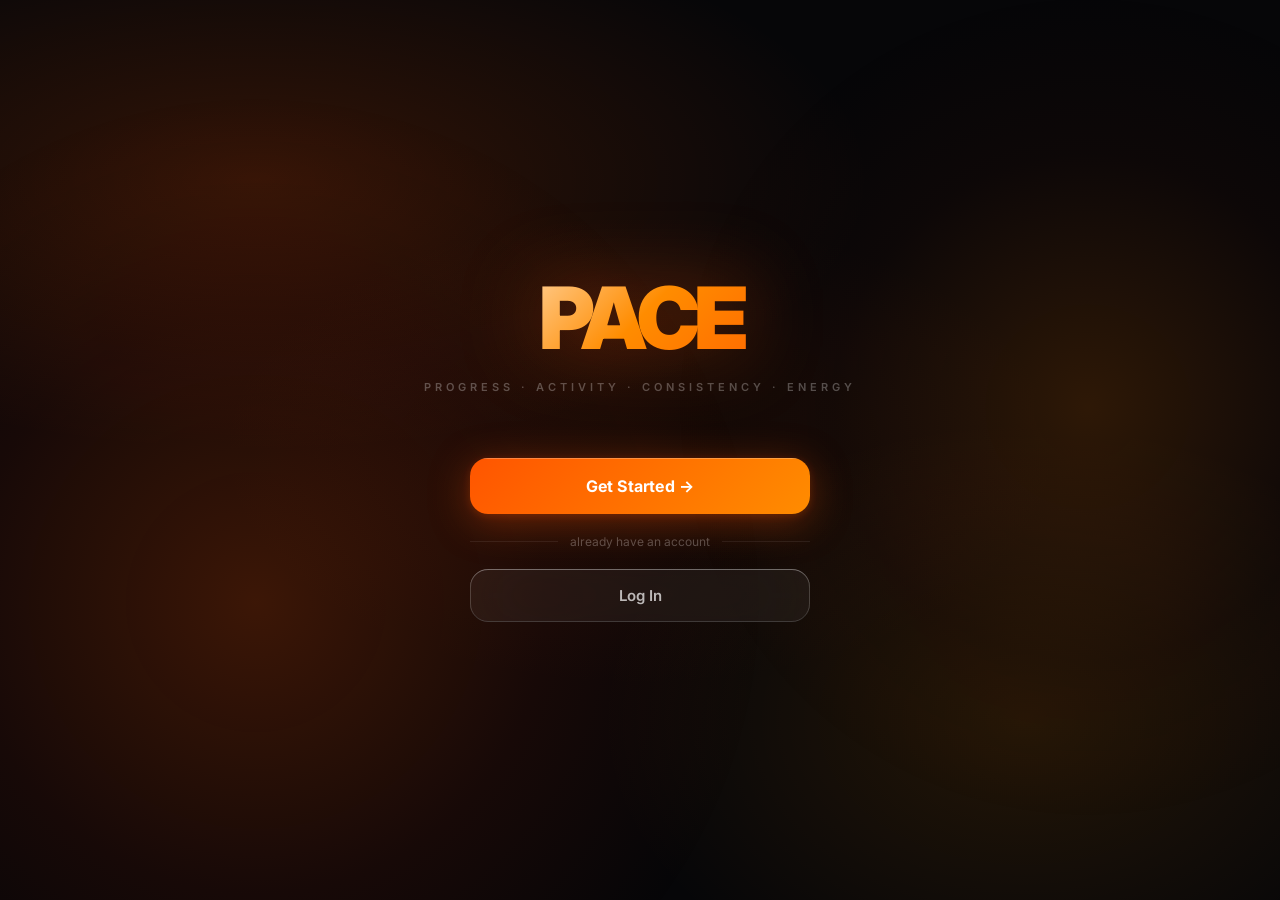
==== index.html @ 902c2f01 "Change username input to phone number in login form" ====
<!DOCTYPE html>
<html lang="en">
<head>
<meta charset="UTF-8">
<meta name="viewport" content="width=device-width, initial-scale=1.0, viewport-fit=cover">
<title>PACE — Progress. Activity. Consistency. Energy.</title>
<meta name="apple-mobile-web-app-capable" content="yes">
<meta name="apple-mobile-web-app-status-bar-style" content="black-translucent">
<meta name="theme-color" content="#080808">
<link rel="manifest" href="manifest.json">
<link rel="preconnect" href="https://fonts.googleapis.com">
<link href="https://fonts.googleapis.com/css2?family=Inter:wght@300;400;500;600;700;800;900&display=swap" rel="stylesheet">
<style>
  :root {
    --bg: #060608;
    --glass: rgba(255,255,255,0.04);
    --glass2: rgba(255,255,255,0.07);
    --glassbg: rgba(8,8,12,0.4);
    --border: rgba(255,255,255,0.08);
    --border2: rgba(255,255,255,0.12);
    --acc: #FF5500;
    --acc2: #FF8C00;
    --text: #ffffff;
    --text2: rgba(255,255,255,0.55);
    --text3: rgba(255,255,255,0.28);
    --green: #22c55e;
    --radius: 20px;
    --safe-top: env(safe-area-inset-top, 0px);
    --safe-bottom: env(safe-area-inset-bottom, 0px);
  }

  * { margin: 0; padding: 0; box-sizing: border-box; -webkit-tap-highlight-color: transparent; }

  html, body {
    min-height: 100dvh;
    background: var(--bg);
    color: var(--text);
    font-family: 'Inter', -apple-system, sans-serif;
    overflow-x: hidden;
  }

  /* Rich background so glass has something to blur against */
  body {
    background:
      radial-gradient(ellipse 80% 50% at 20% 20%, rgba(255,85,0,0.18) 0%, transparent 60%),
      radial-gradient(ellipse 60% 60% at 80% 80%, rgba(255,140,0,0.12) 0%, transparent 55%),
      radial-gradient(ellipse 50% 40% at 50% 50%, rgba(120,40,0,0.15) 0%, transparent 65%),
      #060608;
  }

  /* Ambient background blobs */
  body::before {
    content: '';
    position: fixed;
    top: 10%;
    left: -20%;
    width: 80vw;
    height: 80vw;
    background: radial-gradient(circle, rgba(255,85,0,0.22) 0%, rgba(180,40,0,0.1) 40%, transparent 70%);
    pointer-events: none;
    z-index: 0;
    animation: blobMove 8s ease-in-out infinite alternate;
  }
  body::after {
    content: '';
    position: fixed;
    bottom: 5%;
    right: -20%;
    width: 70vw;
    height: 70vw;
    background: radial-gradient(circle, rgba(255,120,0,0.16) 0%, rgba(100,30,0,0.08) 40%, transparent 65%);
    pointer-events: none;
    z-index: 0;
    animation: blobMove 10s ease-in-out infinite alternate-reverse;
  }
  @keyframes blobMove {
    from { transform: translate(0, 0) scale(1); }
    to   { transform: translate(5%, 5%) scale(1.08); }
  }

  /* ── SCREENS ── */
  .screen {
    display: none;
    min-height: 100dvh;
    padding-top: calc(var(--safe-top) + 20px);
    padding-bottom: calc(var(--safe-bottom) + 32px);
    padding-left: 22px;
    padding-right: 22px;
    animation: fadeUp 0.45s cubic-bezier(0.16,1,0.3,1);
    position: relative;
    z-index: 1;
  }
  .screen.active { display: flex; flex-direction: column; }

  @keyframes fadeUp {
    from { opacity: 0; transform: translateY(28px); }
    to   { opacity: 1; transform: translateY(0); }
  }

  /* ── SPLASH ── */
  #screen-splash {
    align-items: center;
    justify-content: center;
  }
  .splash-logo {
    font-size: 86px;
    font-weight: 900;
    letter-spacing: -6px;
    background: linear-gradient(135deg, #fff 0%, #FF8C00 50%, #FF5500 100%);
    -webkit-background-clip: text;
    -webkit-text-fill-color: transparent;
    background-clip: text;
    filter: drop-shadow(0 0 40px rgba(255,85,0,0.4));
  }
  .splash-tagline {
    font-size: 11px;
    font-weight: 600;
    letter-spacing: 4px;
    color: var(--text3);
    text-transform: uppercase;
    margin-top: 10px;
    text-align: center;
  }
  .splash-btn {
    margin-top: 64px;
    width: 100%;
    max-width: 340px;
  }

  /* ── ONBOARDING HEADER ── */
  .onb-header {
    display: flex;
    align-items: center;
    justify-content: space-between;
    margin-bottom: 28px;
  }
  .back-btn {
    width: 42px; height: 42px;
    border-radius: 50%;
    background: rgba(255,255,255,0.06);
    backdrop-filter: blur(40px);
    -webkit-backdrop-filter: blur(40px);
    border: 0;
    outline: 1px solid rgba(255,255,255,0.18);
    outline-offset: -1px;
    display: flex; align-items: center; justify-content: center;
    cursor: pointer;
    color: rgba(255,255,255,0.7);
    font-size: 18px;
    box-shadow: inset 0 1px 0 rgba(255,255,255,0.22), inset 0 -1px 0 rgba(0,0,0,0.3);
  }
  .step-pill {
    background: rgba(255,255,255,0.06);
    backdrop-filter: blur(40px);
    -webkit-backdrop-filter: blur(40px);
    border: 0;
    outline: 1px solid rgba(255,255,255,0.18);
    outline-offset: -1px;
    border-radius: 20px;
    padding: 7px 16px;
    font-size: 12px;
    font-weight: 700;
    color: rgba(255,255,255,0.6);
    box-shadow: inset 0 1px 0 rgba(255,255,255,0.2), inset 0 -1px 0 rgba(0,0,0,0.3);
  }

  /* Progress bar */
  .progress-bar {
    height: 2px;
    background: rgba(255,255,255,0.08);
    border-radius: 10px;
    margin-bottom: 36px;
    overflow: hidden;
  }
  .progress-fill {
    height: 100%;
    background: linear-gradient(90deg, #FF5500, #FF8C00);
    border-radius: 10px;
    transition: width 0.5s cubic-bezier(0.16,1,0.3,1);
    box-shadow: 0 0 10px rgba(255,85,0,0.6);
  }

  /* ── BIG QUESTION ── */
  .question-label {
    font-size: 10px;
    font-weight: 800;
    letter-spacing: 3px;
    text-transform: uppercase;
    color: var(--acc);
    margin-bottom: 10px;
    opacity: 0.9;
  }
  .question-title {
    font-size: 32px;
    font-weight: 800;
    line-height: 1.1;
    letter-spacing: -1px;
    color: var(--text);
    margin-bottom: 10px;
  }
  .question-sub {
    font-size: 14px;
    color: var(--text2);
    margin-bottom: 28px;
    line-height: 1.6;
  }

  /* ── OPTION CARDS ── */
  .options-list {
    display: flex;
    flex-direction: column;
    gap: 10px;
    flex: 1;
  }
  .option-card {
    display: flex;
    align-items: center;
    gap: 14px;
    padding: 17px 18px;
    background: rgba(255,255,255,0.05);
    backdrop-filter: blur(40px);
    -webkit-backdrop-filter: blur(40px);
    border: 0;
    outline: 1px solid rgba(255,255,255,0.14);
    outline-offset: -1px;
    border-radius: 18px;
    cursor: pointer;
    transition: all 0.25s cubic-bezier(0.16,1,0.3,1);
    position: relative;
    overflow: hidden;
    box-shadow: inset 0 1px 0 rgba(255,255,255,0.18), inset 0 -1px 0 rgba(0,0,0,0.25);
  }
  .option-card.selected {
    outline-color: rgba(255,85,0,0.5);
    background: rgba(255,55,0,0.1);
    box-shadow: inset 0 1px 0 rgba(255,120,0,0.3), inset 0 -1px 0 rgba(0,0,0,0.25), 0 0 20px rgba(255,85,0,0.1);
  }
  .option-emoji { font-size: 24px; flex-shrink: 0; }
  .option-text {
    flex: 1;
    font-size: 15px;
    font-weight: 500;
    color: var(--text);
    line-height: 1.3;
  }
  .option-check {
    width: 24px; height: 24px;
    border-radius: 50%;
    border: 1.5px solid rgba(255,255,255,0.2);
    display: flex; align-items: center; justify-content: center;
    font-size: 11px;
    transition: all 0.25s;
    flex-shrink: 0;
    background: rgba(255,255,255,0.05);
  }
  .option-card.selected .option-check {
    background: linear-gradient(135deg, #FF5500, #FF8C00);
    border-color: transparent;
    color: white;
    box-shadow: 0 0 12px rgba(255,85,0,0.5);
  }

  /* ── INPUTS ── */
  .input-group { margin-bottom: 14px; }
  .input-label {
    font-size: 11px;
    font-weight: 700;
    color: var(--text3);
    text-transform: uppercase;
    letter-spacing: 1.5px;
    margin-bottom: 8px;
    display: block;
  }
  .input-field {
    width: 100%;
    padding: 16px 18px;
    background: rgba(255,255,255,0.05);
    backdrop-filter: blur(40px);
    -webkit-backdrop-filter: blur(40px);
    border: 0;
    outline: 1px solid rgba(255,255,255,0.14);
    outline-offset: -1px;
    box-shadow: inset 0 1px 0 rgba(255,255,255,0.18), inset 0 -1px 0 rgba(0,0,0,0.2);
    border-radius: 16px;
    color: var(--text);
    font-size: 16px;
    font-family: 'Inter', sans-serif;
    font-weight: 500;
    outline: none;
    transition: all 0.25s;
    -webkit-appearance: none;
  }
  .input-field::placeholder { color: var(--text3); }
  .input-field:focus {
    border-color: rgba(255,85,0,0.4);
    border-top-color: rgba(255,120,0,0.7);
    background: rgba(10,6,6,0.4);
  }
  .input-row {
    display: grid;
    grid-template-columns: 1fr 1fr;
    gap: 12px;
  }

  /* OTP inputs */
  .otp-row {
    display: flex;
    gap: 10px;
    justify-content: center;
    margin: 24px 0;
  }
  .otp-input {
    width: 54px; height: 64px;
    background: var(--glassbg);
    backdrop-filter: blur(24px);
    -webkit-backdrop-filter: blur(24px);
    border: 1px solid var(--border);
    border-radius: 16px;
    color: var(--text);
    font-size: 26px;
    font-weight: 700;
    text-align: center;
    outline: none;
    font-family: 'Inter', sans-serif;
    transition: all 0.2s;
    -webkit-appearance: none;
    box-shadow: inset 0 1px 0 rgba(255,255,255,0.07);
  }
  .otp-input:focus {
    border-color: rgba(255,85,0,0.5);
    box-shadow: 0 0 0 3px rgba(255,85,0,0.1);
  }

  /* ── BUTTONS ── */
  .btn-primary {
    width: 100%;
    padding: 18px;
    background: linear-gradient(135deg, #FF5500 0%, #FF8C00 100%);
    border: none;
    border-radius: 18px;
    color: white;
    font-size: 16px;
    font-weight: 700;
    font-family: 'Inter', sans-serif;
    cursor: pointer;
    transition: all 0.25s;
    box-shadow: 0 8px 40px rgba(255,85,0,0.35), 0 2px 8px rgba(255,85,0,0.2);
    letter-spacing: 0.2px;
    position: relative;
    overflow: hidden;
  }
  .btn-primary::before {
    content: '';
    position: absolute;
    top: 0; left: 0; right: 0;
    height: 1px;
    background: rgba(255,255,255,0.25);
    border-radius: 18px 18px 0 0;
  }
  .btn-primary:active { transform: scale(0.97); box-shadow: 0 4px 20px rgba(255,85,0,0.3); }
  .btn-primary:disabled { opacity: 0.4; cursor: not-allowed; }

  .btn-ghost {
    width: 100%;
    padding: 17px;
    background: rgba(255,255,255,0.05);
    backdrop-filter: blur(40px);
    -webkit-backdrop-filter: blur(40px);
    border: 0;
    outline: 1px solid rgba(255,255,255,0.18);
    outline-offset: -1px;
    border-radius: 18px;
    color: rgba(255,255,255,0.7);
    font-size: 15px;
    font-weight: 600;
    font-family: 'Inter', sans-serif;
    cursor: pointer;
    transition: all 0.2s;
    box-shadow: inset 0 1px 0 rgba(255,255,255,0.22), inset 0 -1px 0 rgba(0,0,0,0.3);
  }
  .btn-ghost:active { transform: scale(0.98); }

  .btn-wrap {
    margin-top: auto;
    padding-top: 20px;
    display: flex;
    flex-direction: column;
    gap: 10px;
  }

  /* ── GLOW CARD ── */
  .glow-card {
    background: var(--glassbg);
    backdrop-filter: blur(24px);
    -webkit-backdrop-filter: blur(24px);
    border: 1px solid var(--border);
    border-radius: var(--radius);
    padding: 20px;
    position: relative;
    overflow: hidden;
    box-shadow: 0 4px 30px rgba(0,0,0,0.3), inset 0 1px 0 rgba(255,255,255,0.08);
  }
  .glow-card::after {
    content: '';
    position: absolute;
    bottom: -40px; left: 50%;
    transform: translateX(-50%);
    width: 60%; height: 80px;
    background: radial-gradient(ellipse, rgba(255,85,0,0.25), transparent 70%);
    pointer-events: none;
  }

  /* ── PAYMENT SCREEN ── */
  .qr-box {
    background: white;
    border-radius: 20px;
    padding: 20px;
    display: flex;
    align-items: center;
    justify-content: center;
    margin: 20px 0;
  }
  .qr-box img { width: 100%; max-width: 220px; border-radius: 10px; }
  .qr-placeholder {
    width: 220px; height: 220px;
    background: linear-gradient(135deg, #f0f0f0, #e0e0e0);
    border-radius: 10px;
    display: flex; align-items: center; justify-content: center;
    flex-direction: column;
    gap: 8px;
    color: #999;
    font-size: 13px;
    font-weight: 500;
  }

  .amount-badge {
    text-align: center;
    margin: 12px 0 20px;
  }
  .amount-badge .amount {
    font-size: 36px;
    font-weight: 900;
    background: linear-gradient(135deg, #FF5500, #FF8C00);
    -webkit-background-clip: text;
    -webkit-text-fill-color: transparent;
    background-clip: text;
  }
  .amount-badge .label {
    font-size: 12px;
    color: var(--text3);
    text-transform: uppercase;
    letter-spacing: 1px;
    margin-top: 2px;
  }

  .upload-box {
    border: 1.5px dashed rgba(255,255,255,0.15);
    border-radius: 18px;
    padding: 28px 20px;
    text-align: center;
    cursor: pointer;
    transition: all 0.25s;
    margin-bottom: 16px;
    background: var(--glassbg);
    backdrop-filter: blur(20px);
    -webkit-backdrop-filter: blur(20px);
    box-shadow: inset 0 1px 0 rgba(255,255,255,0.05);
  }
  .upload-box:hover, .upload-box.has-file {
    border-color: rgba(255,85,0,0.5);
    background: rgba(255,85,0,0.06);
    box-shadow: 0 0 20px rgba(255,85,0,0.1), inset 0 1px 0 rgba(255,85,0,0.1);
  }
  .upload-icon { font-size: 32px; margin-bottom: 8px; }
  .upload-text { font-size: 14px; color: var(--text2); }
  .upload-text strong { color: var(--text); display: block; margin-bottom: 4px; }

  /* ── SUCCESS SCREEN ── */
  #screen-success {
    align-items: center;
    justify-content: center;
    text-align: center;
    background: radial-gradient(ellipse at 50% 40%, rgba(255,85,0,0.12) 0%, transparent 65%);
  }
  .success-icon {
    width: 90px; height: 90px;
    background: linear-gradient(135deg, rgba(255,85,0,0.2), rgba(255,140,0,0.1));
    border: 1px solid rgba(255,85,0,0.3);
    border-radius: 50%;
    display: flex; align-items: center; justify-content: center;
    font-size: 40px;
    margin: 0 auto 24px;
    box-shadow: 0 0 60px rgba(255,85,0,0.2);
  }
  .success-title {
    font-size: 28px;
    font-weight: 800;
    letter-spacing: -0.5px;
    margin-bottom: 12px;
  }
  .success-sub {
    font-size: 15px;
    color: var(--text2);
    line-height: 1.6;
    max-width: 280px;
    margin: 0 auto 32px;
  }
  .info-card {
    background: var(--glassbg);
    backdrop-filter: blur(24px);
    -webkit-backdrop-filter: blur(24px);
    border: 1px solid var(--border);
    border-radius: 20px;
    padding: 16px 20px;
    text-align: left;
    width: 100%;
    max-width: 320px;
    margin: 0 auto;
    box-shadow: 0 4px 30px rgba(0,0,0,0.3), inset 0 1px 0 rgba(255,255,255,0.08);
  }
  .info-row {
    display: flex;
    justify-content: space-between;
    align-items: center;
    padding: 10px 0;
    border-bottom: 1px solid var(--border);
    font-size: 14px;
  }
  .info-row:last-child { border-bottom: none; }
  .info-row .key { color: var(--text2); }
  .info-row .val { font-weight: 600; color: var(--text); }

  /* ── LOGIN SCREEN ── */
  #screen-login {
    justify-content: center;
  }
  .login-logo {
    font-size: 64px;
    font-weight: 900;
    letter-spacing: -4px;
    background: linear-gradient(135deg, #fff 0%, #FF8C00 50%, #FF5500 100%);
    -webkit-background-clip: text;
    -webkit-text-fill-color: transparent;
    background-clip: text;
    text-align: center;
    margin-bottom: 8px;
    filter: drop-shadow(0 0 30px rgba(255,85,0,0.3));
  }
  .login-sub {
    font-size: 11px;
    color: var(--text3);
    text-align: center;
    letter-spacing: 3px;
    text-transform: uppercase;
    margin-bottom: 44px;
    font-weight: 600;
  }


  /* ── LOADING ── */
  .loader {
    display: inline-block;
    width: 18px; height: 18px;
    border: 2px solid rgba(255,255,255,0.3);
    border-top-color: white;
    border-radius: 50%;
    animation: spin 0.7s linear infinite;
    vertical-align: middle;
    margin-right: 8px;
  }
  @keyframes spin { to { transform: rotate(360deg); } }

  /* ── SCROLLABLE CONTENT ── */
  .scroll-content {
    flex: 1;
    overflow-y: auto;
    -webkit-overflow-scrolling: touch;
  }
  .scroll-content::-webkit-scrollbar { display: none; }

  /* Divider */
  .divider {
    display: flex; align-items: center; gap: 12px;
    margin: 20px 0;
    color: var(--text3);
    font-size: 12px;
  }
  .divider::before, .divider::after {
    content: '';
    flex: 1;
    height: 1px;
    background: var(--border);
  }

  /* Note box */
  .note-box {
    background: rgba(255,85,0,0.05);
    backdrop-filter: blur(16px);
    -webkit-backdrop-filter: blur(16px);
    border: 1px solid rgba(255,85,0,0.15);
    border-radius: 14px;
    padding: 14px 16px;
    font-size: 13px;
    color: var(--text2);
    line-height: 1.6;
    margin-bottom: 16px;
    box-shadow: inset 0 1px 0 rgba(255,85,0,0.1);
  }
  .note-box strong { color: var(--acc); }

  /* ── TOAST ── */
  .toast {
    position: fixed;
    top: calc(var(--safe-top) + 60px);
    left: 50%; transform: translateX(-50%);
    background: rgba(14,14,18,0.92);
    backdrop-filter: blur(30px);
    -webkit-backdrop-filter: blur(30px);
    border: 1px solid var(--border2);
    border-radius: 14px;
    padding: 13px 22px;
    font-size: 14px;
    font-weight: 600;
    color: var(--text);
    z-index: 9999;
    pointer-events: none;
    opacity: 0;
    transition: opacity 0.3s;
    white-space: nowrap;
    box-shadow: 0 8px 40px rgba(0,0,0,0.5);
  }
  .toast.show { opacity: 1; }
  .toast.error { border-color: rgba(239,68,68,0.5); color: #ef4444; }
  .toast.success { border-color: rgba(34,197,94,0.5); color: var(--green); }
</style>
</head>
<body>

<div class="toast" id="toast"></div>

<!-- ══════════════════════════════════════
     SCREEN: SPLASH
══════════════════════════════════════ -->
<div class="screen active" id="screen-splash">
  <div style="text-align:center;">
    <div class="splash-logo">PACE</div>
    <div class="splash-tagline">Progress · Activity · Consistency · Energy</div>
  </div>
  <div class="splash-btn">
    <button class="btn-primary" onclick="goTo('screen-s1')">Get Started →</button>
    <div class="divider">already have an account</div>
    <button class="btn-ghost" onclick="goTo('screen-login')">Log In</button>
  </div>
</div>

<!-- ══════════════════════════════════════
     SCREEN: S1 — Name & Contact
══════════════════════════════════════ -->
<div class="screen" id="screen-s1">
  <div class="onb-header">
    <div class="back-btn" onclick="goTo('screen-splash')">←</div>
    <div class="step-pill">1 of 7</div>
    <div style="width:40px"></div>
  </div>
  <div class="progress-bar"><div class="progress-fill" style="width:14%"></div></div>

  <div class="question-label">Let's start</div>
  <div class="question-title">What should we call you?</div>
  <div class="question-sub">Your basic details to get you set up.</div>

  <div class="scroll-content">
    <div class="input-group">
      <label class="input-label">Full Name</label>
      <input class="input-field" type="text" id="inp-name" placeholder="e.g. Arjun Singh" autocomplete="name">
    </div>
    <div class="input-group">
      <label class="input-label">Phone Number</label>
      <input class="input-field" type="tel" id="inp-phone" placeholder="+91 98765 43210" autocomplete="tel">
    </div>
    <div class="input-group">
      <label class="input-label">Email Address</label>
      <input class="input-field" type="email" id="inp-email" placeholder="you@example.com" autocomplete="email">
    </div>
    <div class="input-row">
      <div class="input-group">
        <label class="input-label">Age</label>
        <input class="input-field" type="number" id="inp-age" placeholder="25" min="13" max="80">
      </div>
      <div class="input-group">
        <label class="input-label">Gender</label>
        <select class="input-field" id="inp-gender">
          <option value="" disabled selected>Select</option>
          <option value="male">Male</option>
          <option value="female">Female</option>
          <option value="other">Other</option>
        </select>
      </div>
    </div>
  </div>

  <div class="btn-wrap">
    <button class="btn-primary" onclick="validateS1()">Continue →</button>
  </div>
</div>

<!-- ══════════════════════════════════════
     SCREEN: S2 — Goal
══════════════════════════════════════ -->
<div class="screen" id="screen-s2">
  <div class="onb-header">
    <div class="back-btn" onclick="goTo('screen-s1')">←</div>
    <div class="step-pill">2 of 7</div>
    <div style="width:40px"></div>
  </div>
  <div class="progress-bar"><div class="progress-fill" style="width:28%"></div></div>

  <div class="question-label">Your Mission</div>
  <div class="question-title">What's your main goal?</div>
  <div class="question-sub">We'll build everything around this.</div>

  <div class="options-list">
    <div class="option-card" onclick="selectOption(this,'goal','weight_loss')">
      <div class="option-emoji">🔥</div>
      <div class="option-text">Lose Weight & Burn Fat</div>
      <div class="option-check">✓</div>
    </div>
    <div class="option-card" onclick="selectOption(this,'goal','weight_gain')">
      <div class="option-emoji">💪</div>
      <div class="option-text">Build Muscle & Gain Weight</div>
      <div class="option-check">✓</div>
    </div>
    <div class="option-card" onclick="selectOption(this,'goal','body_recomp')">
      <div class="option-emoji">⚡</div>
      <div class="option-text">Body Recomposition</div>
      <div class="option-check">✓</div>
    </div>
    <div class="option-card" onclick="selectOption(this,'goal','discipline')">
      <div class="option-emoji">🧠</div>
      <div class="option-text">Build Discipline & Healthy Habits</div>
      <div class="option-check">✓</div>
    </div>
    <div class="option-card" onclick="selectOption(this,'goal','performance')">
      <div class="option-emoji">🏆</div>
      <div class="option-text">Improve Athletic Performance</div>
      <div class="option-check">✓</div>
    </div>
  </div>

  <div class="btn-wrap">
    <button class="btn-primary" onclick="validateOption('goal','screen-s3')">Continue →</button>
  </div>
</div>

<!-- ══════════════════════════════════════
     SCREEN: S3 — Body Stats
══════════════════════════════════════ -->
<div class="screen" id="screen-s3">
  <div class="onb-header">
    <div class="back-btn" onclick="goTo('screen-s2')">←</div>
    <div class="step-pill">3 of 7</div>
    <div style="width:40px"></div>
  </div>
  <div class="progress-bar"><div class="progress-fill" style="width:42%"></div></div>

  <div class="question-label">Your Body</div>
  <div class="question-title">Current stats & target</div>
  <div class="question-sub">Be honest — this is how we build your personal plan.</div>

  <div class="scroll-content">
    <div class="input-row">
      <div class="input-group">
        <label class="input-label">Current Weight (kg)</label>
        <input class="input-field" type="number" id="inp-current-weight" placeholder="75" min="30" max="300" step="0.1">
      </div>
      <div class="input-group">
        <label class="input-label">Target Weight (kg)</label>
        <input class="input-field" type="number" id="inp-target-weight" placeholder="68" min="30" max="300" step="0.1">
      </div>
    </div>
    <div class="input-group">
      <label class="input-label">Height (cm)</label>
      <input class="input-field" type="number" id="inp-height" placeholder="175" min="120" max="250">
    </div>
    <div class="note-box">
      <strong>Why we ask this →</strong> Your trainer uses these numbers to calculate your exact calorie targets, macros, and workout intensity.
    </div>
  </div>

  <div class="btn-wrap">
    <button class="btn-primary" onclick="validateS3()">Continue →</button>
  </div>
</div>

<!-- ══════════════════════════════════════
     SCREEN: S4 — Workout Preference
══════════════════════════════════════ -->
<div class="screen" id="screen-s4">
  <div class="onb-header">
    <div class="back-btn" onclick="goTo('screen-s3')">←</div>
    <div class="step-pill">4 of 7</div>
    <div style="width:40px"></div>
  </div>
  <div class="progress-bar"><div class="progress-fill" style="width:57%"></div></div>

  <div class="question-label">Training Style</div>
  <div class="question-title">Where do you prefer to train?</div>
  <div class="question-sub">Your plan will be built around your setup.</div>

  <div class="options-list">
    <div class="option-card" onclick="selectOption(this,'workout_location','gym')">
      <div class="option-emoji">🏋️</div>
      <div class="option-text">Gym — Full equipment access</div>
      <div class="option-check">✓</div>
    </div>
    <div class="option-card" onclick="selectOption(this,'workout_location','home')">
      <div class="option-emoji">🏠</div>
      <div class="option-text">Home — Minimal or no equipment</div>
      <div class="option-check">✓</div>
    </div>
    <div class="option-card" onclick="selectOption(this,'workout_location','both')">
      <div class="option-emoji">🔄</div>
      <div class="option-text">Both — Mix of gym & home</div>
      <div class="option-check">✓</div>
    </div>
    <div class="option-card" onclick="selectOption(this,'workout_location','outdoor')">
      <div class="option-emoji">🌳</div>
      <div class="option-text">Outdoor — Running, calisthenics</div>
      <div class="option-check">✓</div>
    </div>
  </div>

  <div class="btn-wrap">
    <button class="btn-primary" onclick="validateOption('workout_location','screen-s5')">Continue →</button>
  </div>
</div>

<!-- ══════════════════════════════════════
     SCREEN: S5 — Diet Preference
══════════════════════════════════════ -->
<div class="screen" id="screen-s5">
  <div class="onb-header">
    <div class="back-btn" onclick="goTo('screen-s4')">←</div>
    <div class="step-pill">5 of 7</div>
    <div style="width:40px"></div>
  </div>
  <div class="progress-bar"><div class="progress-fill" style="width:71%"></div></div>

  <div class="question-label">Your Diet</div>
  <div class="question-title">What do you eat?</div>
  <div class="question-sub">Your nutrition plan will match your preferences.</div>

  <div class="options-list">
    <div class="option-card" onclick="selectOption(this,'diet_preference','non_veg')">
      <div class="option-emoji">🍗</div>
      <div class="option-text">Non-Vegetarian — Chicken, eggs, fish</div>
      <div class="option-check">✓</div>
    </div>
    <div class="option-card" onclick="selectOption(this,'diet_preference','veg')">
      <div class="option-emoji">🥦</div>
      <div class="option-text">Vegetarian — No meat or eggs</div>
      <div class="option-check">✓</div>
    </div>
    <div class="option-card" onclick="selectOption(this,'diet_preference','eggetarian')">
      <div class="option-emoji">🥚</div>
      <div class="option-text">Eggetarian — Veg + eggs</div>
      <div class="option-check">✓</div>
    </div>
    <div class="option-card" onclick="selectOption(this,'diet_preference','vegan')">
      <div class="option-emoji">🌱</div>
      <div class="option-text">Vegan — Plant-based only</div>
      <div class="option-check">✓</div>
    </div>
  </div>

  <div class="btn-wrap">
    <button class="btn-primary" onclick="validateOption('diet_preference','screen-s6')">Continue →</button>
  </div>
</div>

<!-- ══════════════════════════════════════
     SCREEN: S6 — Body Photo (optional)
══════════════════════════════════════ -->
<div class="screen" id="screen-s6">
  <div class="onb-header">
    <div class="back-btn" onclick="goTo('screen-s5')">←</div>
    <div class="step-pill">6 of 7</div>
    <div style="width:40px"></div>
  </div>
  <div class="progress-bar"><div class="progress-fill" style="width:85%"></div></div>

  <div class="question-label">Optional</div>
  <div class="question-title">Share your current physique</div>
  <div class="question-sub">Your trainer will use this to understand your starting point. This is completely private.</div>

  <div class="upload-box" id="photo-upload-box" onclick="document.getElementById('body-photo-input').click()">
    <div class="upload-icon">📸</div>
    <div class="upload-text">
      <strong>Tap to upload a photo</strong>
      Front or side pose works best
    </div>
  </div>
  <input type="file" id="body-photo-input" accept="image/*" style="display:none" onchange="handleBodyPhoto(this)">

  <div class="note-box">
    <strong>🔒 Private & secure</strong> — Only your assigned trainer can see this. It's never shared publicly.
  </div>

  <div class="btn-wrap">
    <button class="btn-primary" onclick="goTo('screen-s7')">Continue →</button>
    <button class="btn-ghost" onclick="goTo('screen-s7')">Skip for now</button>
  </div>
</div>

<!-- ══════════════════════════════════════
     SCREEN: S7 — Payment
══════════════════════════════════════ -->
<div class="screen" id="screen-s7">
  <div class="onb-header">
    <div class="back-btn" onclick="goTo('screen-s6')">←</div>
    <div class="step-pill">7 of 7</div>
    <div style="width:40px"></div>
  </div>
  <div class="progress-bar"><div class="progress-fill" style="width:100%"></div></div>

  <div class="question-label">Last Step</div>
  <div class="question-title">Complete your enrollment</div>

  <div class="scroll-content">
    <div class="amount-badge">
      <div class="amount">₹999</div>
      <div class="label">Monthly Membership</div>
    </div>

    <div class="glow-card" style="margin-bottom:16px; text-align:center;">
      <div class="qr-box">
        <div class="qr-placeholder">
          <div style="font-size:40px">📱</div>
          <div>Your QR Code here</div>
          <div style="font-size:11px; color:#bbb">Add QR image in trainer settings</div>
        </div>
      </div>
      <div style="font-size:13px; color:var(--text2); margin-top:8px;">UPI ID: <strong style="color:var(--text)">yourname@upi</strong></div>
    </div>

    <div class="note-box">
      <strong>How it works →</strong> Pay the amount above, then upload your payment screenshot below. Your trainer will verify and send your login credentials within <strong>24 hours</strong>.
    </div>

    <div class="upload-box" id="payment-upload-box" onclick="document.getElementById('payment-input').click()">
      <div class="upload-icon">🧾</div>
      <div class="upload-text">
        <strong>Upload payment screenshot</strong>
        JPG or PNG of your UPI confirmation
      </div>
    </div>
    <input type="file" id="payment-input" accept="image/*" style="display:none" onchange="handlePaymentPhoto(this)">
  </div>

  <div class="btn-wrap">
    <button class="btn-primary" id="submit-btn" onclick="submitSignup()">Submit Application →</button>
  </div>
</div>

<!-- ══════════════════════════════════════
     SCREEN: SUCCESS
══════════════════════════════════════ -->
<div class="screen" id="screen-success">
  <div class="success-icon">⚡</div>
  <div class="success-title">You're in the queue!</div>
  <div class="success-sub">Your trainer is reviewing your profile. You'll receive your login credentials via email within 24 hours.</div>
  <div class="info-card" id="success-info"></div>
  <div style="margin-top:24px; font-size:13px; color:var(--text3); text-align:center; max-width:260px;">
    Check your email inbox. Sometimes it goes to spam — add us to contacts!
  </div>
</div>

<!-- ══════════════════════════════════════
     SCREEN: LOGIN
══════════════════════════════════════ -->
<div class="screen" id="screen-login">
  <div class="login-logo">PACE</div>
  <div class="login-sub">Progress · Activity · Consistency · Energy</div>

  <div class="input-group">
    <label class="input-label">Phone Number</label>
    <input class="input-field" type="tel" id="login-username" placeholder="98765 43210" autocomplete="tel">
  </div>
  <div class="input-group" style="margin-bottom:24px;">
    <label class="input-label">Password</label>
    <input class="input-field" type="password" id="login-password" placeholder="••••••••" autocomplete="current-password">
  </div>

  <button class="btn-primary" id="login-btn" onclick="doLogin()">Log In →</button>

  <div class="divider" style="margin-top:24px;">new here</div>
  <button class="btn-ghost" onclick="goTo('screen-s1')">Create Account</button>
</div>

<script>
(function(){
  const SB_URL = 'https://blnqehdnorjvboxcqiap.supabase.co';
  const SB_KEY = 'eyJhbGciOiJIUzI1NiIsInR5cCI6IkpXVCJ9.eyJpc3MiOiJzdXBhYmFzZSIsInJlZiI6ImJsbnFlaGRub3JqdmJveGNxaWFwIiwicm9sZSI6ImFub24iLCJpYXQiOjE3OTUxNzEzNjUsImV4cCI6MjExMDc0NzM2NX0.gMJ1LuHZ9SpN6_2hsO6XJJXr67qFrOgyM-GRRfziXVs';
  const H = { 'Content-Type':'application/json', 'apikey': SB_KEY, 'Authorization': `Bearer ${SB_KEY}` };

  // ── State ──
  const D = {
    name:'', phone:'', email:'', age:'', gender:'',
    goal:'', current_weight:'', target_weight:'', height:'',
    workout_location:'', diet_preference:'',
    body_image_url: null, payment_screenshot_url: null
  };
  const selections = {};

  // ── Navigation ──
  window.goTo = function(id) {
    document.querySelectorAll('.screen').forEach(s => s.classList.remove('active'));
    document.getElementById(id).classList.add('active');
    window.scrollTo(0,0);
  };

  // ── Toast ──
  function toast(msg, type='') {
    const t = document.getElementById('toast');
    t.textContent = msg;
    t.className = 'toast show ' + type;
    setTimeout(() => t.className = 'toast', 2800);
  }

  // ── Option selection ──
  window.selectOption = function(el, key, val) {
    el.closest('.options-list').querySelectorAll('.option-card').forEach(c => c.classList.remove('selected'));
    el.classList.add('selected');
    selections[key] = val;
  };

  window.validateOption = function(key, next) {
    if (!selections[key]) { toast('Please select an option', 'error'); return; }
    D[key] = selections[key];
    goTo(next);
  };

  // ── Step 1 validation ──
  window.validateS1 = function() {
    const name = document.getElementById('inp-name').value.trim();
    const phone = document.getElementById('inp-phone').value.trim();
    const email = document.getElementById('inp-email').value.trim();
    const age = document.getElementById('inp-age').value.trim();
    const gender = document.getElementById('inp-gender').value;
    if (!name) { toast('Please enter your name', 'error'); return; }
    if (!phone || phone.length < 10) { toast('Enter a valid phone number', 'error'); return; }
    if (!email || !email.includes('@')) { toast('Enter a valid email', 'error'); return; }
    if (!age) { toast('Please enter your age', 'error'); return; }
    if (!gender) { toast('Please select your gender', 'error'); return; }
    Object.assign(D, { name, phone, email, age: parseInt(age), gender });
    goTo('screen-s2');
  };

  // ── Step 3 validation ──
  window.validateS3 = function() {
    const cw = document.getElementById('inp-current-weight').value;
    const tw = document.getElementById('inp-target-weight').value;
    const ht = document.getElementById('inp-height').value;
    if (!cw) { toast('Enter your current weight', 'error'); return; }
    if (!tw) { toast('Enter your target weight', 'error'); return; }
    if (!ht) { toast('Enter your height', 'error'); return; }
    Object.assign(D, { current_weight: parseFloat(cw), target_weight: parseFloat(tw), height: parseFloat(ht) });
    goTo('screen-s4');
  };

  // ── File upload helpers ──
  window.handleBodyPhoto = function(input) {
    if (input.files[0]) {
      D._bodyFile = input.files[0];
      const box = document.getElementById('photo-upload-box');
      box.classList.add('has-file');
      box.querySelector('.upload-text strong').textContent = '✅ Photo selected!';
      box.querySelector('.upload-text').lastChild.textContent = input.files[0].name;
    }
  };

  window.handlePaymentPhoto = function(input) {
    if (input.files[0]) {
      D._paymentFile = input.files[0];
      const box = document.getElementById('payment-upload-box');
      box.classList.add('has-file');
      box.querySelector('.upload-text strong').textContent = '✅ Screenshot selected!';
      box.querySelector('.upload-text').lastChild.textContent = input.files[0].name;
    }
  };

  // ── Upload file to Supabase storage ──
  async function uploadFile(file, bucket, path) {
    const res = await fetch(`${SB_URL}/storage/v1/object/${bucket}/${path}`, {
      method: 'POST',
      headers: { 'apikey': SB_KEY, 'Authorization': `Bearer ${SB_KEY}`, 'Content-Type': file.type },
      body: file
    });
    if (!res.ok) return null;
    return `${SB_URL}/storage/v1/object/public/${bucket}/${path}`;
  }

  // ── Final submit ──
  window.submitSignup = function() {
    if (!D._paymentFile) { toast('Please upload payment screenshot', 'error'); return; }
    const btn = document.getElementById('submit-btn');
    btn.innerHTML = '<span class="loader"></span> Submitting...';
    btn.disabled = true;
    doSubmit(btn);
  };

  async function doSubmit(btn) {
    try {
      // Upload payment screenshot
      const ts = Date.now();
      const paymentUrl = await uploadFile(D._paymentFile, 'payments', `${ts}_${D.phone}.jpg`);

      // Upload body photo if exists
      let bodyUrl = null;
      if (D._bodyFile) {
        bodyUrl = await uploadFile(D._bodyFile, 'body-photos', `${ts}_${D.phone}.jpg`);
      }

      // Submit signup request
      const payload = {
        name: D.name, phone: D.phone, email: D.email,
        goal: D.goal, current_weight: D.current_weight,
        target_weight: D.target_weight, height: D.height,
        age: D.age, gender: D.gender,
        workout_location: D.workout_location,
        diet_preference: D.diet_preference,
        payment_screenshot_url: paymentUrl || 'uploaded',
        body_image_url: bodyUrl,
        status: 'payment_submitted'
      };

      const res = await fetch(`${SB_URL}/rest/v1/signup_requests`, {
        method: 'POST',
        headers: { ...H, 'Prefer': 'return=minimal' },
        body: JSON.stringify(payload)
      });

      if (!res.ok) throw new Error('Submit failed');

      // Show success
      document.getElementById('success-info').innerHTML = `
        <div class="info-row"><span class="key">Name</span><span class="val">${D.name}</span></div>
        <div class="info-row"><span class="key">Email</span><span class="val">${D.email}</span></div>
        <div class="info-row"><span class="key">Goal</span><span class="val">${D.goal.replace('_',' ')}</span></div>
        <div class="info-row"><span class="key">Status</span><span class="val" style="color:var(--acc)">⏳ Under Review</span></div>
      `;
      goTo('screen-success');

    } catch(e) {
      toast('Something went wrong. Try again.', 'error');
      btn.innerHTML = 'Submit Application →';
      btn.disabled = false;
    }
  }

  // ── Login ──
  window.doLogin = async function() {
    const username = document.getElementById('login-username').value.trim().replace(/\s+/g,'');
    const password = document.getElementById('login-password').value.trim();
    if (!username || !password) { toast('Enter phone and password', 'error'); return; }

    const btn = document.getElementById('login-btn');
    btn.innerHTML = '<span class="loader"></span> Logging in...';
    btn.disabled = true;

    try {
      const res = await fetch(`${SB_URL}/rest/v1/athletes?phone=eq.${encodeURIComponent(username)}&password=eq.${encodeURIComponent(password)}&status=eq.active`, {
        headers: H
      });
      const data = await res.json();
      if (data && data.length > 0) {
        localStorage.setItem('pace2_session', JSON.stringify(data[0]));
        window.location.href = 'app.html';
      } else {
        toast('Invalid credentials or account not yet activated', 'error');
        btn.innerHTML = 'Log In →';
        btn.disabled = false;
      }
    } catch(e) {
      toast('Login failed. Check connection.', 'error');
      btn.innerHTML = 'Log In →';
      btn.disabled = false;
    }
  };

  // ── Check existing session ──
  const sess = localStorage.getItem('pace2_session');
  if (sess) {
    try {
      const s = JSON.parse(sess);
      if (s && s.id) window.location.href = 'app.html';
    } catch(e) {}
  }

})();
</script>
</body>
</html>
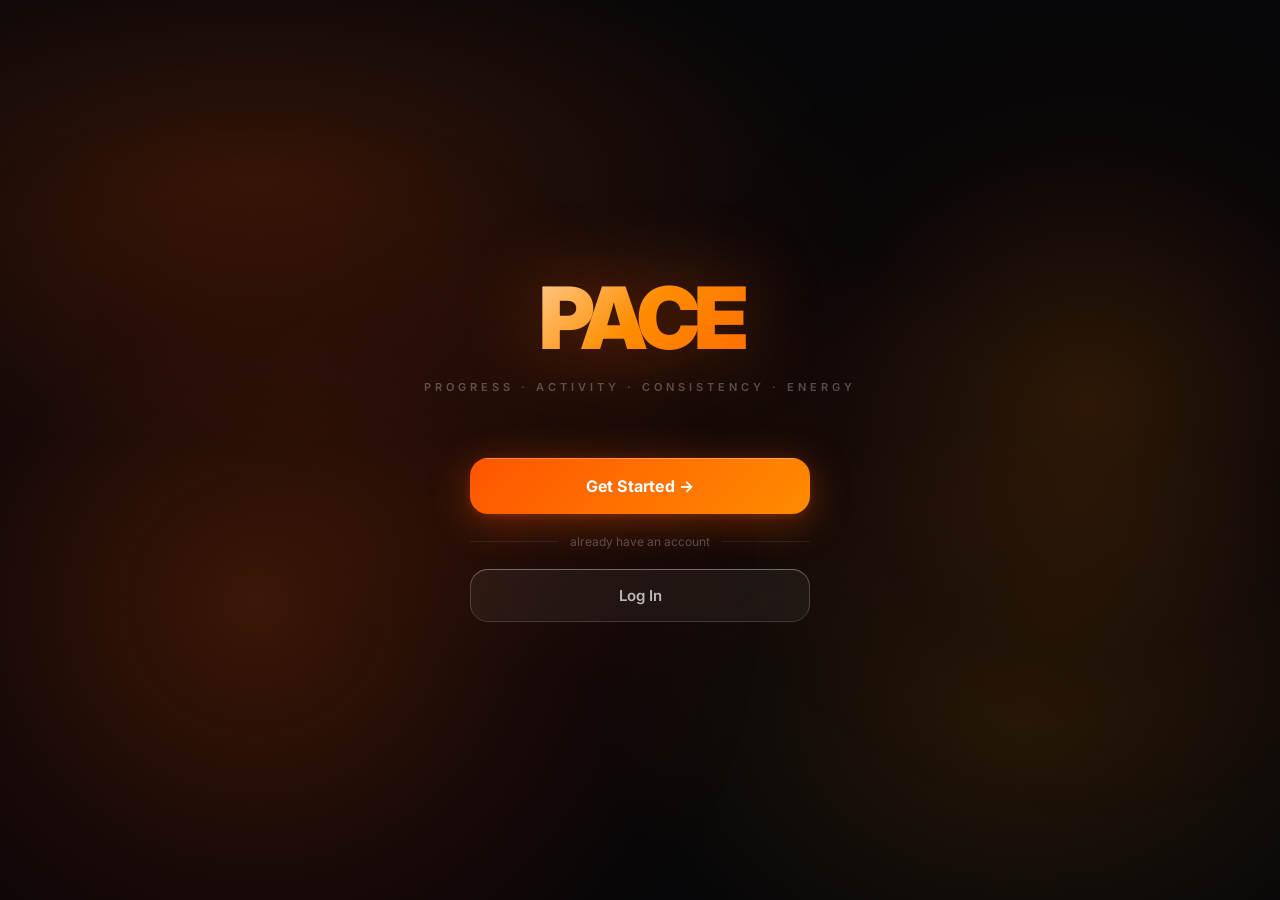
==== commit f248b08b: "Add files via upload" ====
--- a/index.html
+++ b/index.html
@@ -6,8 +6,11 @@
 <title>PACE — Progress. Activity. Consistency. Energy.</title>
 <meta name="apple-mobile-web-app-capable" content="yes">
 <meta name="apple-mobile-web-app-status-bar-style" content="black-translucent">
-<meta name="theme-color" content="#080808">
+<meta name="theme-color" content="#060608">
 <link rel="manifest" href="manifest.json">
+<link rel="apple-touch-icon" href="apple-touch-icon.png">
+<link rel="apple-touch-icon" sizes="180x180" href="icons/apple-touch-icon.png">
+<link rel="apple-touch-startup-image" href="icons/icon-512.png">
 <link rel="preconnect" href="https://fonts.googleapis.com">
 <link href="https://fonts.googleapis.com/css2?family=Inter:wght@300;400;500;600;700;800;900&display=swap" rel="stylesheet">
 <style>
@@ -781,8 +784,12 @@
       <label class="input-label">Height (cm)</label>
       <input class="input-field" type="number" id="inp-height" placeholder="175" min="120" max="250">
     </div>
+    <div class="input-group">
+      <label class="input-label">Goal Deadline 🎯</label>
+      <input class="input-field" type="date" id="inp-goal-date" style="color-scheme:dark">
+    </div>
     <div class="note-box">
-      <strong>Why we ask this →</strong> Your trainer uses these numbers to calculate your exact calorie targets, macros, and workout intensity.
+      <strong>Why we ask this →</strong> Your trainer uses these numbers to calculate your exact calorie targets, macros, and workout intensity. The deadline sets how aggressive your plan will be.
     </div>
   </div>
 
@@ -1060,10 +1067,13 @@
     const cw = document.getElementById('inp-current-weight').value;
     const tw = document.getElementById('inp-target-weight').value;
     const ht = document.getElementById('inp-height').value;
+    const gd = document.getElementById('inp-goal-date').value;
     if (!cw) { toast('Enter your current weight', 'error'); return; }
     if (!tw) { toast('Enter your target weight', 'error'); return; }
     if (!ht) { toast('Enter your height', 'error'); return; }
-    Object.assign(D, { current_weight: parseFloat(cw), target_weight: parseFloat(tw), height: parseFloat(ht) });
+    if (!gd) { toast('Enter your goal deadline date', 'error'); return; }
+    if (new Date(gd) <= new Date()) { toast('Goal date must be in the future', 'error'); return; }
+    Object.assign(D, { current_weight: parseFloat(cw), target_weight: parseFloat(tw), height: parseFloat(ht), goal_date: gd });
     goTo('screen-s4');
   };
 
@@ -1128,6 +1138,7 @@
         age: D.age, gender: D.gender,
         workout_location: D.workout_location,
         diet_preference: D.diet_preference,
+        goal_date: D.goal_date,
         payment_screenshot_url: paymentUrl || 'uploaded',
         body_image_url: bodyUrl,
         status: 'payment_submitted'
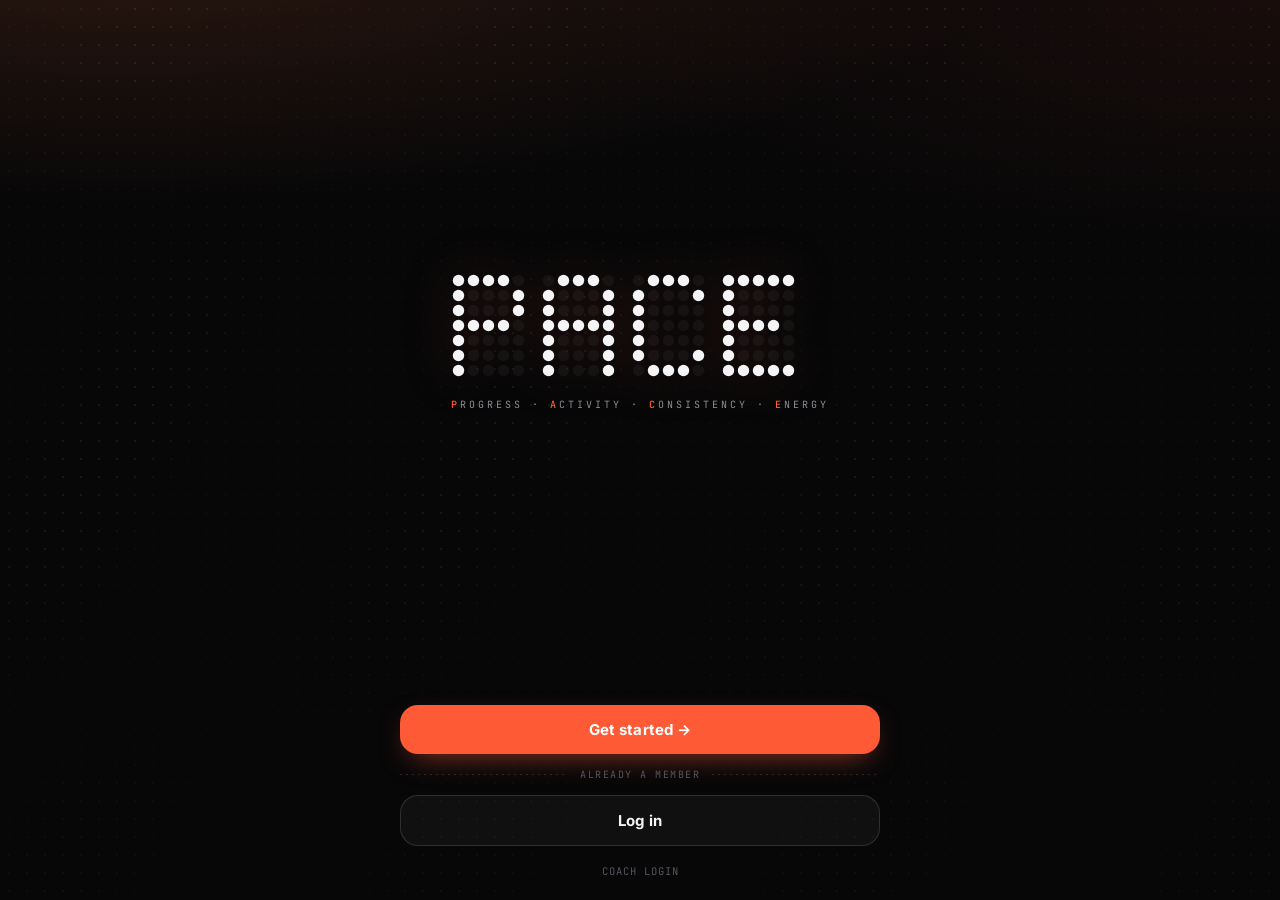
==== commit c39a2d8f: "Add files via upload" ====
--- a/index.html
+++ b/index.html
@@ -2,1211 +2,355 @@
 <html lang="en">
 <head>
 <meta charset="UTF-8">
-<meta name="viewport" content="width=device-width, initial-scale=1.0, viewport-fit=cover">
+<meta name="viewport" content="width=device-width, initial-scale=1.0, viewport-fit=cover, maximum-scale=1">
 <title>PACE — Progress. Activity. Consistency. Energy.</title>
 <meta name="apple-mobile-web-app-capable" content="yes">
+<meta name="mobile-web-app-capable" content="yes">
 <meta name="apple-mobile-web-app-status-bar-style" content="black-translucent">
-<meta name="theme-color" content="#060608">
+<meta name="apple-mobile-web-app-title" content="PACE">
+<meta name="theme-color" content="#070708">
 <link rel="manifest" href="manifest.json">
-<link rel="apple-touch-icon" href="apple-touch-icon.png">
-<link rel="apple-touch-icon" sizes="180x180" href="icons/apple-touch-icon.png">
-<link rel="apple-touch-startup-image" href="icons/icon-512.png">
+<link rel="apple-touch-icon" href="icons/apple-touch-icon.png?v=3">
+<link rel="icon" type="image/png" href="icons/icon-96.png?v=3">
 <link rel="preconnect" href="https://fonts.googleapis.com">
-<link href="https://fonts.googleapis.com/css2?family=Inter:wght@300;400;500;600;700;800;900&display=swap" rel="stylesheet">
+<link rel="preconnect" href="https://fonts.gstatic.com" crossorigin>
+<link href="https://fonts.googleapis.com/css2?family=Inter:wght@400;500;600;700;800&family=JetBrains+Mono:wght@400;500;600&display=swap" rel="stylesheet">
+<link rel="stylesheet" href="pace-ui.css?v=3">
 <style>
-  :root {
-    --bg: #060608;
-    --glass: rgba(255,255,255,0.04);
-    --glass2: rgba(255,255,255,0.07);
-    --glassbg: rgba(8,8,12,0.4);
-    --border: rgba(255,255,255,0.08);
-    --border2: rgba(255,255,255,0.12);
-    --acc: #FF5500;
-    --acc2: #FF8C00;
-    --text: #ffffff;
-    --text2: rgba(255,255,255,0.55);
-    --text3: rgba(255,255,255,0.28);
-    --green: #22c55e;
-    --radius: 20px;
-    --safe-top: env(safe-area-inset-top, 0px);
-    --safe-bottom: env(safe-area-inset-bottom, 0px);
-  }
-
-  * { margin: 0; padding: 0; box-sizing: border-box; -webkit-tap-highlight-color: transparent; }
-
-  html, body {
-    min-height: 100dvh;
-    background: var(--bg);
-    color: var(--text);
-    font-family: 'Inter', -apple-system, sans-serif;
-    overflow-x: hidden;
-  }
-
-  /* Rich background so glass has something to blur against */
-  body {
-    background:
-      radial-gradient(ellipse 80% 50% at 20% 20%, rgba(255,85,0,0.18) 0%, transparent 60%),
-      radial-gradient(ellipse 60% 60% at 80% 80%, rgba(255,140,0,0.12) 0%, transparent 55%),
-      radial-gradient(ellipse 50% 40% at 50% 50%, rgba(120,40,0,0.15) 0%, transparent 65%),
-      #060608;
-  }
-
-  /* Ambient background blobs */
-  body::before {
-    content: '';
-    position: fixed;
-    top: 10%;
-    left: -20%;
-    width: 80vw;
-    height: 80vw;
-    background: radial-gradient(circle, rgba(255,85,0,0.22) 0%, rgba(180,40,0,0.1) 40%, transparent 70%);
-    pointer-events: none;
-    z-index: 0;
-    animation: blobMove 8s ease-in-out infinite alternate;
-  }
-  body::after {
-    content: '';
-    position: fixed;
-    bottom: 5%;
-    right: -20%;
-    width: 70vw;
-    height: 70vw;
-    background: radial-gradient(circle, rgba(255,120,0,0.16) 0%, rgba(100,30,0,0.08) 40%, transparent 65%);
-    pointer-events: none;
-    z-index: 0;
-    animation: blobMove 10s ease-in-out infinite alternate-reverse;
-  }
-  @keyframes blobMove {
-    from { transform: translate(0, 0) scale(1); }
-    to   { transform: translate(5%, 5%) scale(1.08); }
-  }
-
-  /* ── SCREENS ── */
-  .screen {
-    display: none;
-    min-height: 100dvh;
-    padding-top: calc(var(--safe-top) + 20px);
-    padding-bottom: calc(var(--safe-bottom) + 32px);
-    padding-left: 22px;
-    padding-right: 22px;
-    animation: fadeUp 0.45s cubic-bezier(0.16,1,0.3,1);
-    position: relative;
-    z-index: 1;
-  }
-  .screen.active { display: flex; flex-direction: column; }
-
-  @keyframes fadeUp {
-    from { opacity: 0; transform: translateY(28px); }
-    to   { opacity: 1; transform: translateY(0); }
-  }
-
-  /* ── SPLASH ── */
-  #screen-splash {
-    align-items: center;
-    justify-content: center;
-  }
-  .splash-logo {
-    font-size: 86px;
-    font-weight: 900;
-    letter-spacing: -6px;
-    background: linear-gradient(135deg, #fff 0%, #FF8C00 50%, #FF5500 100%);
-    -webkit-background-clip: text;
-    -webkit-text-fill-color: transparent;
-    background-clip: text;
-    filter: drop-shadow(0 0 40px rgba(255,85,0,0.4));
-  }
-  .splash-tagline {
-    font-size: 11px;
-    font-weight: 600;
-    letter-spacing: 4px;
-    color: var(--text3);
-    text-transform: uppercase;
-    margin-top: 10px;
-    text-align: center;
-  }
-  .splash-btn {
-    margin-top: 64px;
-    width: 100%;
-    max-width: 340px;
-  }
-
-  /* ── ONBOARDING HEADER ── */
-  .onb-header {
-    display: flex;
-    align-items: center;
-    justify-content: space-between;
-    margin-bottom: 28px;
-  }
-  .back-btn {
-    width: 42px; height: 42px;
-    border-radius: 50%;
-    background: rgba(255,255,255,0.06);
-    backdrop-filter: blur(40px);
-    -webkit-backdrop-filter: blur(40px);
-    border: 0;
-    outline: 1px solid rgba(255,255,255,0.18);
-    outline-offset: -1px;
-    display: flex; align-items: center; justify-content: center;
-    cursor: pointer;
-    color: rgba(255,255,255,0.7);
-    font-size: 18px;
-    box-shadow: inset 0 1px 0 rgba(255,255,255,0.22), inset 0 -1px 0 rgba(0,0,0,0.3);
-  }
-  .step-pill {
-    background: rgba(255,255,255,0.06);
-    backdrop-filter: blur(40px);
-    -webkit-backdrop-filter: blur(40px);
-    border: 0;
-    outline: 1px solid rgba(255,255,255,0.18);
-    outline-offset: -1px;
-    border-radius: 20px;
-    padding: 7px 16px;
-    font-size: 12px;
-    font-weight: 700;
-    color: rgba(255,255,255,0.6);
-    box-shadow: inset 0 1px 0 rgba(255,255,255,0.2), inset 0 -1px 0 rgba(0,0,0,0.3);
-  }
-
-  /* Progress bar */
-  .progress-bar {
-    height: 2px;
-    background: rgba(255,255,255,0.08);
-    border-radius: 10px;
-    margin-bottom: 36px;
-    overflow: hidden;
-  }
-  .progress-fill {
-    height: 100%;
-    background: linear-gradient(90deg, #FF5500, #FF8C00);
-    border-radius: 10px;
-    transition: width 0.5s cubic-bezier(0.16,1,0.3,1);
-    box-shadow: 0 0 10px rgba(255,85,0,0.6);
-  }
-
-  /* ── BIG QUESTION ── */
-  .question-label {
-    font-size: 10px;
-    font-weight: 800;
-    letter-spacing: 3px;
-    text-transform: uppercase;
-    color: var(--acc);
-    margin-bottom: 10px;
-    opacity: 0.9;
-  }
-  .question-title {
-    font-size: 32px;
-    font-weight: 800;
-    line-height: 1.1;
-    letter-spacing: -1px;
-    color: var(--text);
-    margin-bottom: 10px;
-  }
-  .question-sub {
-    font-size: 14px;
-    color: var(--text2);
-    margin-bottom: 28px;
-    line-height: 1.6;
-  }
-
-  /* ── OPTION CARDS ── */
-  .options-list {
-    display: flex;
-    flex-direction: column;
-    gap: 10px;
-    flex: 1;
-  }
-  .option-card {
-    display: flex;
-    align-items: center;
-    gap: 14px;
-    padding: 17px 18px;
-    background: rgba(255,255,255,0.05);
-    backdrop-filter: blur(40px);
-    -webkit-backdrop-filter: blur(40px);
-    border: 0;
-    outline: 1px solid rgba(255,255,255,0.14);
-    outline-offset: -1px;
-    border-radius: 18px;
-    cursor: pointer;
-    transition: all 0.25s cubic-bezier(0.16,1,0.3,1);
-    position: relative;
-    overflow: hidden;
-    box-shadow: inset 0 1px 0 rgba(255,255,255,0.18), inset 0 -1px 0 rgba(0,0,0,0.25);
-  }
-  .option-card.selected {
-    outline-color: rgba(255,85,0,0.5);
-    background: rgba(255,55,0,0.1);
-    box-shadow: inset 0 1px 0 rgba(255,120,0,0.3), inset 0 -1px 0 rgba(0,0,0,0.25), 0 0 20px rgba(255,85,0,0.1);
-  }
-  .option-emoji { font-size: 24px; flex-shrink: 0; }
-  .option-text {
-    flex: 1;
-    font-size: 15px;
-    font-weight: 500;
-    color: var(--text);
-    line-height: 1.3;
-  }
-  .option-check {
-    width: 24px; height: 24px;
-    border-radius: 50%;
-    border: 1.5px solid rgba(255,255,255,0.2);
-    display: flex; align-items: center; justify-content: center;
-    font-size: 11px;
-    transition: all 0.25s;
-    flex-shrink: 0;
-    background: rgba(255,255,255,0.05);
-  }
-  .option-card.selected .option-check {
-    background: linear-gradient(135deg, #FF5500, #FF8C00);
-    border-color: transparent;
-    color: white;
-    box-shadow: 0 0 12px rgba(255,85,0,0.5);
-  }
-
-  /* ── INPUTS ── */
-  .input-group { margin-bottom: 14px; }
-  .input-label {
-    font-size: 11px;
-    font-weight: 700;
-    color: var(--text3);
-    text-transform: uppercase;
-    letter-spacing: 1.5px;
-    margin-bottom: 8px;
-    display: block;
-  }
-  .input-field {
-    width: 100%;
-    padding: 16px 18px;
-    background: rgba(255,255,255,0.05);
-    backdrop-filter: blur(40px);
-    -webkit-backdrop-filter: blur(40px);
-    border: 0;
-    outline: 1px solid rgba(255,255,255,0.14);
-    outline-offset: -1px;
-    box-shadow: inset 0 1px 0 rgba(255,255,255,0.18), inset 0 -1px 0 rgba(0,0,0,0.2);
-    border-radius: 16px;
-    color: var(--text);
-    font-size: 16px;
-    font-family: 'Inter', sans-serif;
-    font-weight: 500;
-    outline: none;
-    transition: all 0.25s;
-    -webkit-appearance: none;
-  }
-  .input-field::placeholder { color: var(--text3); }
-  .input-field:focus {
-    border-color: rgba(255,85,0,0.4);
-    border-top-color: rgba(255,120,0,0.7);
-    background: rgba(10,6,6,0.4);
-  }
-  .input-row {
-    display: grid;
-    grid-template-columns: 1fr 1fr;
-    gap: 12px;
-  }
-
-  /* OTP inputs */
-  .otp-row {
-    display: flex;
-    gap: 10px;
-    justify-content: center;
-    margin: 24px 0;
-  }
-  .otp-input {
-    width: 54px; height: 64px;
-    background: var(--glassbg);
-    backdrop-filter: blur(24px);
-    -webkit-backdrop-filter: blur(24px);
-    border: 1px solid var(--border);
-    border-radius: 16px;
-    color: var(--text);
-    font-size: 26px;
-    font-weight: 700;
-    text-align: center;
-    outline: none;
-    font-family: 'Inter', sans-serif;
-    transition: all 0.2s;
-    -webkit-appearance: none;
-    box-shadow: inset 0 1px 0 rgba(255,255,255,0.07);
-  }
-  .otp-input:focus {
-    border-color: rgba(255,85,0,0.5);
-    box-shadow: 0 0 0 3px rgba(255,85,0,0.1);
-  }
-
-  /* ── BUTTONS ── */
-  .btn-primary {
-    width: 100%;
-    padding: 18px;
-    background: linear-gradient(135deg, #FF5500 0%, #FF8C00 100%);
-    border: none;
-    border-radius: 18px;
-    color: white;
-    font-size: 16px;
-    font-weight: 700;
-    font-family: 'Inter', sans-serif;
-    cursor: pointer;
-    transition: all 0.25s;
-    box-shadow: 0 8px 40px rgba(255,85,0,0.35), 0 2px 8px rgba(255,85,0,0.2);
-    letter-spacing: 0.2px;
-    position: relative;
-    overflow: hidden;
-  }
-  .btn-primary::before {
-    content: '';
-    position: absolute;
-    top: 0; left: 0; right: 0;
-    height: 1px;
-    background: rgba(255,255,255,0.25);
-    border-radius: 18px 18px 0 0;
-  }
-  .btn-primary:active { transform: scale(0.97); box-shadow: 0 4px 20px rgba(255,85,0,0.3); }
-  .btn-primary:disabled { opacity: 0.4; cursor: not-allowed; }
-
-  .btn-ghost {
-    width: 100%;
-    padding: 17px;
-    background: rgba(255,255,255,0.05);
-    backdrop-filter: blur(40px);
-    -webkit-backdrop-filter: blur(40px);
-    border: 0;
-    outline: 1px solid rgba(255,255,255,0.18);
-    outline-offset: -1px;
-    border-radius: 18px;
-    color: rgba(255,255,255,0.7);
-    font-size: 15px;
-    font-weight: 600;
-    font-family: 'Inter', sans-serif;
-    cursor: pointer;
-    transition: all 0.2s;
-    box-shadow: inset 0 1px 0 rgba(255,255,255,0.22), inset 0 -1px 0 rgba(0,0,0,0.3);
-  }
-  .btn-ghost:active { transform: scale(0.98); }
-
-  .btn-wrap {
-    margin-top: auto;
-    padding-top: 20px;
-    display: flex;
-    flex-direction: column;
-    gap: 10px;
-  }
-
-  /* ── GLOW CARD ── */
-  .glow-card {
-    background: var(--glassbg);
-    backdrop-filter: blur(24px);
-    -webkit-backdrop-filter: blur(24px);
-    border: 1px solid var(--border);
-    border-radius: var(--radius);
-    padding: 20px;
-    position: relative;
-    overflow: hidden;
-    box-shadow: 0 4px 30px rgba(0,0,0,0.3), inset 0 1px 0 rgba(255,255,255,0.08);
-  }
-  .glow-card::after {
-    content: '';
-    position: absolute;
-    bottom: -40px; left: 50%;
-    transform: translateX(-50%);
-    width: 60%; height: 80px;
-    background: radial-gradient(ellipse, rgba(255,85,0,0.25), transparent 70%);
-    pointer-events: none;
-  }
-
-  /* ── PAYMENT SCREEN ── */
-  .qr-box {
-    background: white;
-    border-radius: 20px;
-    padding: 20px;
-    display: flex;
-    align-items: center;
-    justify-content: center;
-    margin: 20px 0;
-  }
-  .qr-box img { width: 100%; max-width: 220px; border-radius: 10px; }
-  .qr-placeholder {
-    width: 220px; height: 220px;
-    background: linear-gradient(135deg, #f0f0f0, #e0e0e0);
-    border-radius: 10px;
-    display: flex; align-items: center; justify-content: center;
-    flex-direction: column;
-    gap: 8px;
-    color: #999;
-    font-size: 13px;
-    font-weight: 500;
-  }
-
-  .amount-badge {
-    text-align: center;
-    margin: 12px 0 20px;
-  }
-  .amount-badge .amount {
-    font-size: 36px;
-    font-weight: 900;
-    background: linear-gradient(135deg, #FF5500, #FF8C00);
-    -webkit-background-clip: text;
-    -webkit-text-fill-color: transparent;
-    background-clip: text;
-  }
-  .amount-badge .label {
-    font-size: 12px;
-    color: var(--text3);
-    text-transform: uppercase;
-    letter-spacing: 1px;
-    margin-top: 2px;
-  }
-
-  .upload-box {
-    border: 1.5px dashed rgba(255,255,255,0.15);
-    border-radius: 18px;
-    padding: 28px 20px;
-    text-align: center;
-    cursor: pointer;
-    transition: all 0.25s;
-    margin-bottom: 16px;
-    background: var(--glassbg);
-    backdrop-filter: blur(20px);
-    -webkit-backdrop-filter: blur(20px);
-    box-shadow: inset 0 1px 0 rgba(255,255,255,0.05);
-  }
-  .upload-box:hover, .upload-box.has-file {
-    border-color: rgba(255,85,0,0.5);
-    background: rgba(255,85,0,0.06);
-    box-shadow: 0 0 20px rgba(255,85,0,0.1), inset 0 1px 0 rgba(255,85,0,0.1);
-  }
-  .upload-icon { font-size: 32px; margin-bottom: 8px; }
-  .upload-text { font-size: 14px; color: var(--text2); }
-  .upload-text strong { color: var(--text); display: block; margin-bottom: 4px; }
-
-  /* ── SUCCESS SCREEN ── */
-  #screen-success {
-    align-items: center;
-    justify-content: center;
-    text-align: center;
-    background: radial-gradient(ellipse at 50% 40%, rgba(255,85,0,0.12) 0%, transparent 65%);
-  }
-  .success-icon {
-    width: 90px; height: 90px;
-    background: linear-gradient(135deg, rgba(255,85,0,0.2), rgba(255,140,0,0.1));
-    border: 1px solid rgba(255,85,0,0.3);
-    border-radius: 50%;
-    display: flex; align-items: center; justify-content: center;
-    font-size: 40px;
-    margin: 0 auto 24px;
-    box-shadow: 0 0 60px rgba(255,85,0,0.2);
-  }
-  .success-title {
-    font-size: 28px;
-    font-weight: 800;
-    letter-spacing: -0.5px;
-    margin-bottom: 12px;
-  }
-  .success-sub {
-    font-size: 15px;
-    color: var(--text2);
-    line-height: 1.6;
-    max-width: 280px;
-    margin: 0 auto 32px;
-  }
-  .info-card {
-    background: var(--glassbg);
-    backdrop-filter: blur(24px);
-    -webkit-backdrop-filter: blur(24px);
-    border: 1px solid var(--border);
-    border-radius: 20px;
-    padding: 16px 20px;
-    text-align: left;
-    width: 100%;
-    max-width: 320px;
-    margin: 0 auto;
-    box-shadow: 0 4px 30px rgba(0,0,0,0.3), inset 0 1px 0 rgba(255,255,255,0.08);
-  }
-  .info-row {
-    display: flex;
-    justify-content: space-between;
-    align-items: center;
-    padding: 10px 0;
-    border-bottom: 1px solid var(--border);
-    font-size: 14px;
-  }
-  .info-row:last-child { border-bottom: none; }
-  .info-row .key { color: var(--text2); }
-  .info-row .val { font-weight: 600; color: var(--text); }
-
-  /* ── LOGIN SCREEN ── */
-  #screen-login {
-    justify-content: center;
-  }
-  .login-logo {
-    font-size: 64px;
-    font-weight: 900;
-    letter-spacing: -4px;
-    background: linear-gradient(135deg, #fff 0%, #FF8C00 50%, #FF5500 100%);
-    -webkit-background-clip: text;
-    -webkit-text-fill-color: transparent;
-    background-clip: text;
-    text-align: center;
-    margin-bottom: 8px;
-    filter: drop-shadow(0 0 30px rgba(255,85,0,0.3));
-  }
-  .login-sub {
-    font-size: 11px;
-    color: var(--text3);
-    text-align: center;
-    letter-spacing: 3px;
-    text-transform: uppercase;
-    margin-bottom: 44px;
-    font-weight: 600;
-  }
-
-
-  /* ── LOADING ── */
-  .loader {
-    display: inline-block;
-    width: 18px; height: 18px;
-    border: 2px solid rgba(255,255,255,0.3);
-    border-top-color: white;
-    border-radius: 50%;
-    animation: spin 0.7s linear infinite;
-    vertical-align: middle;
-    margin-right: 8px;
-  }
-  @keyframes spin { to { transform: rotate(360deg); } }
-
-  /* ── SCROLLABLE CONTENT ── */
-  .scroll-content {
-    flex: 1;
-    overflow-y: auto;
-    -webkit-overflow-scrolling: touch;
-  }
-  .scroll-content::-webkit-scrollbar { display: none; }
-
-  /* Divider */
-  .divider {
-    display: flex; align-items: center; gap: 12px;
-    margin: 20px 0;
-    color: var(--text3);
-    font-size: 12px;
-  }
-  .divider::before, .divider::after {
-    content: '';
-    flex: 1;
-    height: 1px;
-    background: var(--border);
-  }
-
-  /* Note box */
-  .note-box {
-    background: rgba(255,85,0,0.05);
-    backdrop-filter: blur(16px);
-    -webkit-backdrop-filter: blur(16px);
-    border: 1px solid rgba(255,85,0,0.15);
-    border-radius: 14px;
-    padding: 14px 16px;
-    font-size: 13px;
-    color: var(--text2);
-    line-height: 1.6;
-    margin-bottom: 16px;
-    box-shadow: inset 0 1px 0 rgba(255,85,0,0.1);
-  }
-  .note-box strong { color: var(--acc); }
-
-  /* ── TOAST ── */
-  .toast {
-    position: fixed;
-    top: calc(var(--safe-top) + 60px);
-    left: 50%; transform: translateX(-50%);
-    background: rgba(14,14,18,0.92);
-    backdrop-filter: blur(30px);
-    -webkit-backdrop-filter: blur(30px);
-    border: 1px solid var(--border2);
-    border-radius: 14px;
-    padding: 13px 22px;
-    font-size: 14px;
-    font-weight: 600;
-    color: var(--text);
-    z-index: 9999;
-    pointer-events: none;
-    opacity: 0;
-    transition: opacity 0.3s;
-    white-space: nowrap;
-    box-shadow: 0 8px 40px rgba(0,0,0,0.5);
-  }
-  .toast.show { opacity: 1; }
-  .toast.error { border-color: rgba(239,68,68,0.5); color: #ef4444; }
-  .toast.success { border-color: rgba(34,197,94,0.5); color: var(--green); }
+.screen{display:none;min-height:var(--app-h,100vh);flex-direction:column;
+  padding:calc(var(--safe-top) + 18px) 20px calc(var(--safe-bot) + 22px);max-width:520px;margin:0 auto;}
+.screen.active{display:flex;animation:rise .45s cubic-bezier(.16,1,.3,1);}
+.center{align-items:center;justify-content:center;text-align:center;}
+.logo{color:var(--text);filter:drop-shadow(0 0 24px rgba(255,90,54,.25));}
+.tagline{font-family:var(--mono);font-size:10px;letter-spacing:3px;color:var(--text2);text-transform:uppercase;margin-top:20px;}
+.tagline b{color:var(--acc);font-weight:500;}
+.splash-actions{width:100%;margin-top:auto;padding-top:40px;}
+.or{display:flex;align-items:center;gap:12px;margin:14px 0;font-family:var(--mono);font-size:10px;letter-spacing:1.5px;color:var(--text3);text-transform:uppercase;}
+.or::before,.or::after{content:'';flex:1;height:1px;background:repeating-linear-gradient(90deg,var(--border2) 0 2px,transparent 2px 6px);}
+.links{display:flex;justify-content:center;gap:16px;margin-top:18px;font-family:var(--mono);font-size:10.5px;letter-spacing:1px;}
+.links a{color:var(--text3);text-decoration:none;}
+
+.onb-head{display:flex;align-items:center;justify-content:space-between;margin-bottom:16px;}
+.back{width:40px;height:40px;border-radius:50%;background:var(--card2);border:1px solid var(--border2);display:flex;align-items:center;justify-content:center;cursor:pointer;font-size:16px;}
+.step{font-family:var(--mono);font-size:10.5px;letter-spacing:1.4px;color:var(--text2);}
+.prog{display:grid;grid-template-columns:repeat(7,1fr);gap:4px;margin-bottom:26px;}
+.prog i{height:4px;border-radius:2px;background:rgba(255,255,255,.08);}
+.prog i.on{background:var(--acc);}
+.q-label{font-family:var(--mono);font-size:10.5px;letter-spacing:1.5px;color:var(--acc);text-transform:uppercase;margin-bottom:8px;}
+.q-title{font-size:27px;font-weight:800;letter-spacing:-.7px;line-height:1.1;margin-bottom:8px;}
+.q-sub{font-size:14px;color:var(--text2);line-height:1.5;margin-bottom:22px;}
+.btn-wrap{margin-top:auto;padding-top:22px;display:flex;flex-direction:column;gap:10px;}
+.opts{display:flex;flex-direction:column;gap:8px;}
+.opt{display:flex;align-items:center;gap:14px;padding:15px 16px;border-radius:var(--r-md);background:rgba(15,15,18,.92);border:1px solid var(--border);cursor:pointer;transition:all .18s;}
+.opt .n{font-family:var(--mono);font-size:10.5px;color:var(--text3);width:18px;}
+.opt .e{font-size:20px;}
+.opt .t{flex:1;font-size:14.5px;font-weight:600;}
+.opt .c{width:22px;height:22px;border-radius:50%;border:1.5px dashed var(--border2);display:flex;align-items:center;justify-content:center;font-size:11px;color:transparent;}
+.opt.on{border-color:var(--acc-line);background:var(--acc-dim);}
+.opt.on .c{background:var(--acc);border:1.5px solid var(--acc);color:#fff;}
+.note-box{padding:14px 16px;border-radius:var(--r-md);border:1px solid var(--border);background:rgba(255,255,255,.025);font-size:13px;color:var(--text2);line-height:1.55;margin-top:6px;}
+.note-box b{color:var(--text);}
+.upload{border:1.5px dashed var(--border2);border-radius:var(--r-lg);padding:26px 18px;text-align:center;cursor:pointer;margin:6px 0 12px;transition:all .2s;}
+.upload.has{border-color:var(--acc);background:var(--acc-dim);}
+.upload .ui{font-size:28px;margin-bottom:8px;}
+.upload b{display:block;font-size:14px;margin-bottom:4px;}
+.upload span{font-size:12px;color:var(--text2);}
+.amount{text-align:center;margin-bottom:14px;}
+.amount .a{color:var(--acc);display:flex;justify-content:center;margin-bottom:6px;}
+.qr{background:#fff;border-radius:18px;width:180px;height:180px;margin:0 auto 12px;display:flex;align-items:center;justify-content:center;color:#888;font-size:12px;flex-direction:column;gap:6px;}
+.ok-ic{width:84px;height:84px;border-radius:50%;margin:0 auto 22px;display:flex;align-items:center;justify-content:center;background:var(--acc-dim);border:1px solid var(--acc-line);}
+.ok-ic svg{width:38px;height:38px;stroke:var(--acc);fill:none;stroke-width:2.2;stroke-linecap:round;stroke-linejoin:round;}
+.info{width:100%;text-align:left;margin-top:18px;}
+.info .r{display:flex;justify-content:space-between;padding:11px 0;border-bottom:1px solid var(--border);font-size:13.5px;}
+.info .r span:first-child{font-family:var(--mono);font-size:10.5px;letter-spacing:1px;color:var(--text2);text-transform:uppercase;}
+.login-logo{display:flex;justify-content:center;margin:auto 0 8px;color:var(--text);}
+.pw-hint{font-family:var(--mono);font-size:10.5px;color:var(--text3);line-height:1.6;margin:-4px 2px 18px;}
+.pw-hint b{color:var(--text2);font-weight:500;}
+.eye{position:absolute;right:12px;top:50%;transform:translateY(-50%);background:none;border:none;color:var(--text2);font-family:var(--mono);font-size:10px;letter-spacing:1px;}
+.alert{display:none;padding:13px 15px;border-radius:14px;margin-bottom:16px;font-size:13px;line-height:1.5;}
+.alert.show{display:block;}
+.alert.err{background:rgba(255,90,90,.08);border:1px solid rgba(255,90,90,.3);color:#ffb3b3;}
+.alert.warn{background:var(--acc-dim);border:1px solid var(--acc-line);color:#ffc7b8;}
 </style>
 </head>
 <body>
-
+<canvas id="bg-dots"></canvas>
+<div class="bg-glow"></div>
 <div class="toast" id="toast"></div>
 
-<!-- ══════════════════════════════════════
-     SCREEN: SPLASH
-══════════════════════════════════════ -->
-<div class="screen active" id="screen-splash">
-  <div style="text-align:center;">
-    <div class="splash-logo">PACE</div>
-    <div class="splash-tagline">Progress · Activity · Consistency · Energy</div>
-  </div>
-  <div class="splash-btn">
-    <button class="btn-primary" onclick="goTo('screen-s1')">Get Started →</button>
-    <div class="divider">already have an account</div>
-    <button class="btn-ghost" onclick="goTo('screen-login')">Log In</button>
-  </div>
-</div>
-
-<!-- ══════════════════════════════════════
-     SCREEN: S1 — Name & Contact
-══════════════════════════════════════ -->
+<div class="scroll" id="app">
+
+<!-- SPLASH -->
+<div class="screen center active" id="screen-splash">
+  <div style="margin-top:auto">
+    <div class="logo" id="splash-logo"></div>
+    <div class="tagline"><b>P</b>rogress · <b>A</b>ctivity · <b>C</b>onsistency · <b>E</b>nergy</div>
+  </div>
+  <div class="splash-actions">
+    <button class="btn acc" onclick="goTo('screen-s1')">Get started →</button>
+    <div class="or">already a member</div>
+    <button class="btn ghost" onclick="goTo('screen-login')">Log in</button>
+    <div class="links"><a href="trainer-login.html">COACH LOGIN</a></div>
+  </div>
+</div>
+
+<!-- S1 -->
 <div class="screen" id="screen-s1">
-  <div class="onb-header">
-    <div class="back-btn" onclick="goTo('screen-splash')">←</div>
-    <div class="step-pill">1 of 7</div>
-    <div style="width:40px"></div>
-  </div>
-  <div class="progress-bar"><div class="progress-fill" style="width:14%"></div></div>
-
-  <div class="question-label">Let's start</div>
-  <div class="question-title">What should we call you?</div>
-  <div class="question-sub">Your basic details to get you set up.</div>
-
-  <div class="scroll-content">
-    <div class="input-group">
-      <label class="input-label">Full Name</label>
-      <input class="input-field" type="text" id="inp-name" placeholder="e.g. Arjun Singh" autocomplete="name">
-    </div>
-    <div class="input-group">
-      <label class="input-label">Phone Number</label>
-      <input class="input-field" type="tel" id="inp-phone" placeholder="+91 98765 43210" autocomplete="tel">
-    </div>
-    <div class="input-group">
-      <label class="input-label">Email Address</label>
-      <input class="input-field" type="email" id="inp-email" placeholder="you@example.com" autocomplete="email">
-    </div>
-    <div class="input-row">
-      <div class="input-group">
-        <label class="input-label">Age</label>
-        <input class="input-field" type="number" id="inp-age" placeholder="25" min="13" max="80">
-      </div>
-      <div class="input-group">
-        <label class="input-label">Gender</label>
-        <select class="input-field" id="inp-gender">
-          <option value="" disabled selected>Select</option>
-          <option value="male">Male</option>
-          <option value="female">Female</option>
-          <option value="other">Other</option>
-        </select>
-      </div>
-    </div>
-  </div>
-
-  <div class="btn-wrap">
-    <button class="btn-primary" onclick="validateS1()">Continue →</button>
-  </div>
-</div>
-
-<!-- ══════════════════════════════════════
-     SCREEN: S2 — Goal
-══════════════════════════════════════ -->
+  <div class="onb-head"><div class="back" onclick="goTo('screen-splash')">←</div><div class="step">01 / 07</div><div style="width:40px"></div></div>
+  <div class="prog" data-n="1"></div>
+  <div class="q-label">Let's start</div>
+  <div class="q-title">What should we call you?</div>
+  <div class="q-sub">Your basic details to get you set up.</div>
+  <div class="field"><label class="label">Full name</label><input class="input" id="inp-name" placeholder="e.g. Arjun Singh" autocomplete="name"></div>
+  <div class="field"><label class="label">Phone number</label><input class="input" type="tel" inputmode="numeric" id="inp-phone" placeholder="98765 43210" autocomplete="tel"></div>
+  <div class="field"><label class="label">Email</label><input class="input" type="email" id="inp-email" placeholder="you@example.com" autocomplete="email"></div>
+  <div class="row2">
+    <div class="field"><label class="label">Date of birth</label><input class="input" type="date" id="inp-dob" max=""></div>
+    <div class="field"><label class="label">Gender</label>
+      <select class="input" id="inp-gender"><option value="" disabled selected>Select</option><option value="male">Male</option><option value="female">Female</option><option value="other">Other</option></select></div>
+  </div>
+  <div class="btn-wrap"><button class="btn acc" id="s1-btn" onclick="validateS1()">Continue →</button></div>
+</div>
+
+<!-- S2 -->
 <div class="screen" id="screen-s2">
-  <div class="onb-header">
-    <div class="back-btn" onclick="goTo('screen-s1')">←</div>
-    <div class="step-pill">2 of 7</div>
-    <div style="width:40px"></div>
-  </div>
-  <div class="progress-bar"><div class="progress-fill" style="width:28%"></div></div>
-
-  <div class="question-label">Your Mission</div>
-  <div class="question-title">What's your main goal?</div>
-  <div class="question-sub">We'll build everything around this.</div>
-
-  <div class="options-list">
-    <div class="option-card" onclick="selectOption(this,'goal','weight_loss')">
-      <div class="option-emoji">🔥</div>
-      <div class="option-text">Lose Weight & Burn Fat</div>
-      <div class="option-check">✓</div>
-    </div>
-    <div class="option-card" onclick="selectOption(this,'goal','weight_gain')">
-      <div class="option-emoji">💪</div>
-      <div class="option-text">Build Muscle & Gain Weight</div>
-      <div class="option-check">✓</div>
-    </div>
-    <div class="option-card" onclick="selectOption(this,'goal','body_recomp')">
-      <div class="option-emoji">⚡</div>
-      <div class="option-text">Body Recomposition</div>
-      <div class="option-check">✓</div>
-    </div>
-    <div class="option-card" onclick="selectOption(this,'goal','discipline')">
-      <div class="option-emoji">🧠</div>
-      <div class="option-text">Build Discipline & Healthy Habits</div>
-      <div class="option-check">✓</div>
-    </div>
-    <div class="option-card" onclick="selectOption(this,'goal','performance')">
-      <div class="option-emoji">🏆</div>
-      <div class="option-text">Improve Athletic Performance</div>
-      <div class="option-check">✓</div>
-    </div>
-  </div>
-
-  <div class="btn-wrap">
-    <button class="btn-primary" onclick="validateOption('goal','screen-s3')">Continue →</button>
-  </div>
-</div>
-
-<!-- ══════════════════════════════════════
-     SCREEN: S3 — Body Stats
-══════════════════════════════════════ -->
+  <div class="onb-head"><div class="back" onclick="goTo('screen-s1')">←</div><div class="step">02 / 07</div><div style="width:40px"></div></div>
+  <div class="prog" data-n="2"></div>
+  <div class="q-label">Your mission</div>
+  <div class="q-title">What's your main goal?</div>
+  <div class="q-sub">We'll build everything around this.</div>
+  <div class="opts" data-key="goal">
+    <div class="opt" data-v="weight_loss"><span class="n">01</span><span class="e">🔥</span><span class="t">Lose weight & burn fat</span><span class="c">✓</span></div>
+    <div class="opt" data-v="weight_gain"><span class="n">02</span><span class="e">💪</span><span class="t">Build muscle & gain weight</span><span class="c">✓</span></div>
+    <div class="opt" data-v="body_recomp"><span class="n">03</span><span class="e">⚡</span><span class="t">Body recomposition</span><span class="c">✓</span></div>
+    <div class="opt" data-v="discipline"><span class="n">04</span><span class="e">🧠</span><span class="t">Discipline & healthy habits</span><span class="c">✓</span></div>
+    <div class="opt" data-v="performance"><span class="n">05</span><span class="e">🏆</span><span class="t">Athletic performance</span><span class="c">✓</span></div>
+  </div>
+  <div class="btn-wrap"><button class="btn acc" onclick="validateOption('goal','screen-s3')">Continue →</button></div>
+</div>
+
+<!-- S3 -->
 <div class="screen" id="screen-s3">
-  <div class="onb-header">
-    <div class="back-btn" onclick="goTo('screen-s2')">←</div>
-    <div class="step-pill">3 of 7</div>
-    <div style="width:40px"></div>
-  </div>
-  <div class="progress-bar"><div class="progress-fill" style="width:42%"></div></div>
-
-  <div class="question-label">Your Body</div>
-  <div class="question-title">Current stats & target</div>
-  <div class="question-sub">Be honest — this is how we build your personal plan.</div>
-
-  <div class="scroll-content">
-    <div class="input-row">
-      <div class="input-group">
-        <label class="input-label">Current Weight (kg)</label>
-        <input class="input-field" type="number" id="inp-current-weight" placeholder="75" min="30" max="300" step="0.1">
-      </div>
-      <div class="input-group">
-        <label class="input-label">Target Weight (kg)</label>
-        <input class="input-field" type="number" id="inp-target-weight" placeholder="68" min="30" max="300" step="0.1">
-      </div>
-    </div>
-    <div class="input-group">
-      <label class="input-label">Height (cm)</label>
-      <input class="input-field" type="number" id="inp-height" placeholder="175" min="120" max="250">
-    </div>
-    <div class="input-group">
-      <label class="input-label">Goal Deadline 🎯</label>
-      <input class="input-field" type="date" id="inp-goal-date" style="color-scheme:dark">
-    </div>
-    <div class="note-box">
-      <strong>Why we ask this →</strong> Your trainer uses these numbers to calculate your exact calorie targets, macros, and workout intensity. The deadline sets how aggressive your plan will be.
-    </div>
-  </div>
-
-  <div class="btn-wrap">
-    <button class="btn-primary" onclick="validateS3()">Continue →</button>
-  </div>
-</div>
-
-<!-- ══════════════════════════════════════
-     SCREEN: S4 — Workout Preference
-══════════════════════════════════════ -->
+  <div class="onb-head"><div class="back" onclick="goTo('screen-s2')">←</div><div class="step">03 / 07</div><div style="width:40px"></div></div>
+  <div class="prog" data-n="3"></div>
+  <div class="q-label">Your body</div>
+  <div class="q-title">Current stats & target</div>
+  <div class="q-sub">Be honest — this is how we build your plan.</div>
+  <div class="row2">
+    <div class="field"><label class="label">Weight now (kg)</label><input class="input" type="number" inputmode="decimal" id="inp-cw" placeholder="75" step="0.1"></div>
+    <div class="field"><label class="label">Target (kg)</label><input class="input" type="number" inputmode="decimal" id="inp-tw" placeholder="68" step="0.1"></div>
+  </div>
+  <div class="field"><label class="label">Height (cm)</label><input class="input" type="number" inputmode="numeric" id="inp-ht" placeholder="175"></div>
+  <div class="field"><label class="label">Goal deadline</label><input class="input" type="date" id="inp-gd"></div>
+  <div class="note-box"><b>Why we ask →</b> Your coach uses these to set calorie targets, macros and workout intensity. The deadline sets how aggressive the plan is.</div>
+  <div class="btn-wrap"><button class="btn acc" onclick="validateS3()">Continue →</button></div>
+</div>
+
+<!-- S4 -->
 <div class="screen" id="screen-s4">
-  <div class="onb-header">
-    <div class="back-btn" onclick="goTo('screen-s3')">←</div>
-    <div class="step-pill">4 of 7</div>
-    <div style="width:40px"></div>
-  </div>
-  <div class="progress-bar"><div class="progress-fill" style="width:57%"></div></div>
-
-  <div class="question-label">Training Style</div>
-  <div class="question-title">Where do you prefer to train?</div>
-  <div class="question-sub">Your plan will be built around your setup.</div>
-
-  <div class="options-list">
-    <div class="option-card" onclick="selectOption(this,'workout_location','gym')">
-      <div class="option-emoji">🏋️</div>
-      <div class="option-text">Gym — Full equipment access</div>
-      <div class="option-check">✓</div>
-    </div>
-    <div class="option-card" onclick="selectOption(this,'workout_location','home')">
-      <div class="option-emoji">🏠</div>
-      <div class="option-text">Home — Minimal or no equipment</div>
-      <div class="option-check">✓</div>
-    </div>
-    <div class="option-card" onclick="selectOption(this,'workout_location','both')">
-      <div class="option-emoji">🔄</div>
-      <div class="option-text">Both — Mix of gym & home</div>
-      <div class="option-check">✓</div>
-    </div>
-    <div class="option-card" onclick="selectOption(this,'workout_location','outdoor')">
-      <div class="option-emoji">🌳</div>
-      <div class="option-text">Outdoor — Running, calisthenics</div>
-      <div class="option-check">✓</div>
-    </div>
-  </div>
-
-  <div class="btn-wrap">
-    <button class="btn-primary" onclick="validateOption('workout_location','screen-s5')">Continue →</button>
-  </div>
-</div>
-
-<!-- ══════════════════════════════════════
-     SCREEN: S5 — Diet Preference
-══════════════════════════════════════ -->
+  <div class="onb-head"><div class="back" onclick="goTo('screen-s3')">←</div><div class="step">04 / 07</div><div style="width:40px"></div></div>
+  <div class="prog" data-n="4"></div>
+  <div class="q-label">Training style</div>
+  <div class="q-title">Where do you train?</div>
+  <div class="q-sub">Your plan is built around your setup.</div>
+  <div class="opts" data-key="workout_location">
+    <div class="opt" data-v="gym"><span class="n">01</span><span class="e">🏋️</span><span class="t">Gym — full equipment</span><span class="c">✓</span></div>
+    <div class="opt" data-v="home"><span class="n">02</span><span class="e">🏠</span><span class="t">Home — minimal equipment</span><span class="c">✓</span></div>
+    <div class="opt" data-v="both"><span class="n">03</span><span class="e">🔄</span><span class="t">Both — gym & home</span><span class="c">✓</span></div>
+    <div class="opt" data-v="outdoor"><span class="n">04</span><span class="e">🌳</span><span class="t">Outdoor — running, calisthenics</span><span class="c">✓</span></div>
+  </div>
+  <div class="btn-wrap"><button class="btn acc" onclick="validateOption('workout_location','screen-s5')">Continue →</button></div>
+</div>
+
+<!-- S5 -->
 <div class="screen" id="screen-s5">
-  <div class="onb-header">
-    <div class="back-btn" onclick="goTo('screen-s4')">←</div>
-    <div class="step-pill">5 of 7</div>
-    <div style="width:40px"></div>
-  </div>
-  <div class="progress-bar"><div class="progress-fill" style="width:71%"></div></div>
-
-  <div class="question-label">Your Diet</div>
-  <div class="question-title">What do you eat?</div>
-  <div class="question-sub">Your nutrition plan will match your preferences.</div>
-
-  <div class="options-list">
-    <div class="option-card" onclick="selectOption(this,'diet_preference','non_veg')">
-      <div class="option-emoji">🍗</div>
-      <div class="option-text">Non-Vegetarian — Chicken, eggs, fish</div>
-      <div class="option-check">✓</div>
-    </div>
-    <div class="option-card" onclick="selectOption(this,'diet_preference','veg')">
-      <div class="option-emoji">🥦</div>
-      <div class="option-text">Vegetarian — No meat or eggs</div>
-      <div class="option-check">✓</div>
-    </div>
-    <div class="option-card" onclick="selectOption(this,'diet_preference','eggetarian')">
-      <div class="option-emoji">🥚</div>
-      <div class="option-text">Eggetarian — Veg + eggs</div>
-      <div class="option-check">✓</div>
-    </div>
-    <div class="option-card" onclick="selectOption(this,'diet_preference','vegan')">
-      <div class="option-emoji">🌱</div>
-      <div class="option-text">Vegan — Plant-based only</div>
-      <div class="option-check">✓</div>
-    </div>
-  </div>
-
-  <div class="btn-wrap">
-    <button class="btn-primary" onclick="validateOption('diet_preference','screen-s6')">Continue →</button>
-  </div>
-</div>
-
-<!-- ══════════════════════════════════════
-     SCREEN: S6 — Body Photo (optional)
-══════════════════════════════════════ -->
+  <div class="onb-head"><div class="back" onclick="goTo('screen-s4')">←</div><div class="step">05 / 07</div><div style="width:40px"></div></div>
+  <div class="prog" data-n="5"></div>
+  <div class="q-label">Your diet</div>
+  <div class="q-title">What do you eat?</div>
+  <div class="q-sub">Your nutrition plan will match.</div>
+  <div class="opts" data-key="diet_preference">
+    <div class="opt" data-v="non_veg"><span class="n">01</span><span class="e">🍗</span><span class="t">Non-veg — chicken, eggs, fish</span><span class="c">✓</span></div>
+    <div class="opt" data-v="veg"><span class="n">02</span><span class="e">🥦</span><span class="t">Vegetarian — no meat or eggs</span><span class="c">✓</span></div>
+    <div class="opt" data-v="eggetarian"><span class="n">03</span><span class="e">🥚</span><span class="t">Eggetarian — veg + eggs</span><span class="c">✓</span></div>
+    <div class="opt" data-v="vegan"><span class="n">04</span><span class="e">🌱</span><span class="t">Vegan — plant-based only</span><span class="c">✓</span></div>
+  </div>
+  <div class="btn-wrap"><button class="btn acc" onclick="validateOption('diet_preference','screen-s6')">Continue →</button></div>
+</div>
+
+<!-- S6 -->
 <div class="screen" id="screen-s6">
-  <div class="onb-header">
-    <div class="back-btn" onclick="goTo('screen-s5')">←</div>
-    <div class="step-pill">6 of 7</div>
-    <div style="width:40px"></div>
-  </div>
-  <div class="progress-bar"><div class="progress-fill" style="width:85%"></div></div>
-
-  <div class="question-label">Optional</div>
-  <div class="question-title">Share your current physique</div>
-  <div class="question-sub">Your trainer will use this to understand your starting point. This is completely private.</div>
-
-  <div class="upload-box" id="photo-upload-box" onclick="document.getElementById('body-photo-input').click()">
-    <div class="upload-icon">📸</div>
-    <div class="upload-text">
-      <strong>Tap to upload a photo</strong>
-      Front or side pose works best
-    </div>
-  </div>
-  <input type="file" id="body-photo-input" accept="image/*" style="display:none" onchange="handleBodyPhoto(this)">
-
-  <div class="note-box">
-    <strong>🔒 Private & secure</strong> — Only your assigned trainer can see this. It's never shared publicly.
-  </div>
-
-  <div class="btn-wrap">
-    <button class="btn-primary" onclick="goTo('screen-s7')">Continue →</button>
-    <button class="btn-ghost" onclick="goTo('screen-s7')">Skip for now</button>
-  </div>
-</div>
-
-<!-- ══════════════════════════════════════
-     SCREEN: S7 — Payment
-══════════════════════════════════════ -->
+  <div class="onb-head"><div class="back" onclick="goTo('screen-s5')">←</div><div class="step">06 / 07</div><div style="width:40px"></div></div>
+  <div class="prog" data-n="6"></div>
+  <div class="q-label">Optional</div>
+  <div class="q-title">Share your current physique</div>
+  <div class="q-sub">Helps your coach understand your starting point. Completely private.</div>
+  <div class="upload" id="photo-box" onclick="document.getElementById('body-photo').click()"><div class="ui">📸</div><b>Tap to upload a photo</b><span>Front or side pose works best</span></div>
+  <input type="file" id="body-photo" accept="image/*" style="display:none" onchange="pickFile(this,'photo-box','_bodyFile')">
+  <div class="note-box"><b>🔒 Private</b> — only your coach can see this.</div>
+  <div class="btn-wrap"><button class="btn acc" onclick="goTo('screen-s7')">Continue →</button><button class="btn ghost" onclick="goTo('screen-s7')">Skip for now</button></div>
+</div>
+
+<!-- S7 -->
 <div class="screen" id="screen-s7">
-  <div class="onb-header">
-    <div class="back-btn" onclick="goTo('screen-s6')">←</div>
-    <div class="step-pill">7 of 7</div>
-    <div style="width:40px"></div>
-  </div>
-  <div class="progress-bar"><div class="progress-fill" style="width:100%"></div></div>
-
-  <div class="question-label">Last Step</div>
-  <div class="question-title">Complete your enrollment</div>
-
-  <div class="scroll-content">
-    <div class="amount-badge">
-      <div class="amount">₹999</div>
-      <div class="label">Monthly Membership</div>
-    </div>
-
-    <div class="glow-card" style="margin-bottom:16px; text-align:center;">
-      <div class="qr-box">
-        <div class="qr-placeholder">
-          <div style="font-size:40px">📱</div>
-          <div>Your QR Code here</div>
-          <div style="font-size:11px; color:#bbb">Add QR image in trainer settings</div>
-        </div>
-      </div>
-      <div style="font-size:13px; color:var(--text2); margin-top:8px;">UPI ID: <strong style="color:var(--text)">yourname@upi</strong></div>
-    </div>
-
-    <div class="note-box">
-      <strong>How it works →</strong> Pay the amount above, then upload your payment screenshot below. Your trainer will verify and send your login credentials within <strong>24 hours</strong>.
-    </div>
-
-    <div class="upload-box" id="payment-upload-box" onclick="document.getElementById('payment-input').click()">
-      <div class="upload-icon">🧾</div>
-      <div class="upload-text">
-        <strong>Upload payment screenshot</strong>
-        JPG or PNG of your UPI confirmation
-      </div>
-    </div>
-    <input type="file" id="payment-input" accept="image/*" style="display:none" onchange="handlePaymentPhoto(this)">
-  </div>
-
-  <div class="btn-wrap">
-    <button class="btn-primary" id="submit-btn" onclick="submitSignup()">Submit Application →</button>
-  </div>
-</div>
-
-<!-- ══════════════════════════════════════
-     SCREEN: SUCCESS
-══════════════════════════════════════ -->
-<div class="screen" id="screen-success">
-  <div class="success-icon">⚡</div>
-  <div class="success-title">You're in the queue!</div>
-  <div class="success-sub">Your trainer is reviewing your profile. You'll receive your login credentials via email within 24 hours.</div>
-  <div class="info-card" id="success-info"></div>
-  <div style="margin-top:24px; font-size:13px; color:var(--text3); text-align:center; max-width:260px;">
-    Check your email inbox. Sometimes it goes to spam — add us to contacts!
-  </div>
-</div>
-
-<!-- ══════════════════════════════════════
-     SCREEN: LOGIN
-══════════════════════════════════════ -->
+  <div class="onb-head"><div class="back" onclick="goTo('screen-s6')">←</div><div class="step">07 / 07</div><div style="width:40px"></div></div>
+  <div class="prog" data-n="7"></div>
+  <div class="q-label">Last step</div>
+  <div class="q-title">Complete your enrolment</div>
+  <div class="amount"><div class="a" id="amount-dots"></div><div class="mono muted" style="font-size:10.5px;letter-spacing:1.5px">₹ / MONTHLY MEMBERSHIP</div></div>
+  <div class="w" style="text-align:center">
+    <div class="qr"><div style="font-size:34px">📱</div><div>Your QR code here</div></div>
+    <div style="font-size:13px;color:var(--text2)">UPI ID: <b style="color:var(--text)">yourname@upi</b></div>
+  </div>
+  <div class="note-box"><b>How it works →</b> Pay, upload the screenshot, and your coach will activate your account within 24 hours. Your first password will be <b>Pace + your date of birth</b> (DDMMYYYY).</div>
+  <div class="upload" id="pay-box" onclick="document.getElementById('pay-photo').click()" style="margin-top:12px"><div class="ui">🧾</div><b>Upload payment screenshot</b><span>JPG or PNG of your UPI confirmation</span></div>
+  <input type="file" id="pay-photo" accept="image/*" style="display:none" onchange="pickFile(this,'pay-box','_paymentFile')">
+  <div class="btn-wrap"><button class="btn acc" id="submit-btn" onclick="submitSignup()">Submit application →</button></div>
+</div>
+
+<!-- SUCCESS -->
+<div class="screen center" id="screen-success">
+  <div style="margin:auto 0;width:100%">
+    <div class="ok-ic"><svg viewBox="0 0 24 24"><path d="M20 6L9 17l-5-5"/></svg></div>
+    <div class="q-title">You're in the queue</div>
+    <div class="q-sub">Your coach is reviewing your profile and will activate your account within 24 hours.</div>
+    <div class="info" id="success-info"></div>
+    <button class="btn ghost" style="margin-top:24px" onclick="goTo('screen-login')">Go to log in</button>
+  </div>
+</div>
+
+<!-- LOGIN -->
 <div class="screen" id="screen-login">
-  <div class="login-logo">PACE</div>
-  <div class="login-sub">Progress · Activity · Consistency · Energy</div>
-
-  <div class="input-group">
-    <label class="input-label">Phone Number</label>
-    <input class="input-field" type="tel" id="login-username" placeholder="98765 43210" autocomplete="tel">
-  </div>
-  <div class="input-group" style="margin-bottom:24px;">
-    <label class="input-label">Password</label>
-    <input class="input-field" type="password" id="login-password" placeholder="••••••••" autocomplete="current-password">
-  </div>
-
-  <button class="btn-primary" id="login-btn" onclick="doLogin()">Log In →</button>
-
-  <div class="divider" style="margin-top:24px;">new here</div>
-  <button class="btn-ghost" onclick="goTo('screen-s1')">Create Account</button>
-</div>
-
+  <div class="onb-head"><div class="back" onclick="goTo('screen-splash')">←</div><div class="step">ATHLETE LOGIN</div><div style="width:40px"></div></div>
+  <div class="login-logo" id="login-logo"></div>
+  <div class="tagline" style="text-align:center;margin:14px 0 30px">Welcome back</div>
+  <div class="alert" id="login-alert"></div>
+  <div class="field"><label class="label">Phone number</label><input class="input" type="tel" inputmode="numeric" id="login-phone" placeholder="98765 43210" autocomplete="tel"></div>
+  <div class="field" style="position:relative"><label class="label">Password</label>
+    <div style="position:relative"><input class="input" type="password" id="login-password" placeholder="••••••••" autocomplete="current-password" style="padding-right:64px">
+    <button class="eye" type="button" onclick="const i=document.getElementById('login-password');i.type=i.type==='password'?'text':'password';this.textContent=i.type==='password'?'SHOW':'HIDE'">SHOW</button></div></div>
+  <div class="pw-hint">First login? Your password is <b>Pace</b> + date of birth as <b>DDMMYYYY</b><br>e.g. born 21 Nov 2000 → <b>Pace21112000</b></div>
+  <button class="btn acc" id="login-btn" onclick="doLogin()">Log in →</button>
+  <div class="or" style="margin-bottom:auto">new here</div>
+  <button class="btn ghost" onclick="goTo('screen-s1')">Create account</button>
+</div>
+
+</div>
+
+<script src="pace-ui.js?v=3"></script>
 <script>
-(function(){
-  const SB_URL = 'https://blnqehdnorjvboxcqiap.supabase.co';
-  const SB_KEY = 'eyJhbGciOiJIUzI1NiIsInR5cCI6IkpXVCJ9.eyJpc3MiOiJzdXBhYmFzZSIsInJlZiI6ImJsbnFlaGRub3JqdmJveGNxaWFwIiwicm9sZSI6ImFub24iLCJpYXQiOjE3OTUxNzEzNjUsImV4cCI6MjExMDc0NzM2NX0.gMJ1LuHZ9SpN6_2hsO6XJJXr67qFrOgyM-GRRfziXVs';
-  const H = { 'Content-Type':'application/json', 'apikey': SB_KEY, 'Authorization': `Bearer ${SB_KEY}` };
-
-  // ── State ──
-  const D = {
-    name:'', phone:'', email:'', age:'', gender:'',
-    goal:'', current_weight:'', target_weight:'', height:'',
-    workout_location:'', diet_preference:'',
-    body_image_url: null, payment_screenshot_url: null
-  };
-  const selections = {};
-
-  // ── Navigation ──
-  window.goTo = function(id) {
+(function () {
+  const P = PACE;
+  P.startDots();
+
+  // Already logged in?
+  try { const s = JSON.parse(localStorage.getItem('pace2_session') || 'null'); if (s && s.id) { location.replace('app.html'); return; } } catch (e) {}
+
+  P.setMx('splash-logo', 'PACE', Math.min(15, (Math.min(window.innerWidth, 520) - 60) / 23));
+  P.setMx('login-logo', 'PACE', 9);
+  P.setMx('amount-dots', '999', 7);
+  document.querySelectorAll('.prog').forEach(p => p.innerHTML = Array.from({ length: 7 }, (_, i) => `<i class="${i < +p.dataset.n ? 'on' : ''}"></i>`).join(''));
+  const today = P.localISO(new Date());
+  document.getElementById('inp-dob').max = today;
+  document.getElementById('inp-gd').min = today;
+
+  const D = {}; const sel = {};
+  window.goTo = id => {
     document.querySelectorAll('.screen').forEach(s => s.classList.remove('active'));
     document.getElementById(id).classList.add('active');
-    window.scrollTo(0,0);
-  };
-
-  // ── Toast ──
-  function toast(msg, type='') {
-    const t = document.getElementById('toast');
-    t.textContent = msg;
-    t.className = 'toast show ' + type;
-    setTimeout(() => t.className = 'toast', 2800);
+    document.getElementById('app').scrollTop = 0;
+  };
+  document.querySelectorAll('.opts').forEach(g => g.querySelectorAll('.opt').forEach(o => o.onclick = () => {
+    g.querySelectorAll('.opt').forEach(x => x.classList.remove('on')); o.classList.add('on'); sel[g.dataset.key] = o.dataset.v;
+  }));
+  window.validateOption = (key, next) => { if (!sel[key]) { P.toast('Please select an option', 'error'); return; } D[key] = sel[key]; goTo(next); };
+
+  const ageFrom = dob => { const b = new Date(dob), n = new Date(); let a = n.getFullYear() - b.getFullYear(); if (n < new Date(n.getFullYear(), b.getMonth(), b.getDate())) a--; return a; };
+
+  window.validateS1 = async function () {
+    const name = v('inp-name'), phone = v('inp-phone').replace(/\D/g, ''), email = v('inp-email'), dob = v('inp-dob'), gender = v('inp-gender');
+    if (!name) return P.toast('Please enter your name', 'error');
+    if (phone.length < 10) return P.toast('Enter a valid 10-digit phone number', 'error');
+    if (!email || !email.includes('@')) return P.toast('Enter a valid email', 'error');
+    if (!dob) return P.toast('Enter your date of birth', 'error');
+    const age = ageFrom(dob);
+    if (age < 12 || age > 90) return P.toast('Check your date of birth', 'error');
+    if (!gender) return P.toast('Please select your gender', 'error');
+    const btn = document.getElementById('s1-btn'); btn.disabled = true; btn.innerHTML = '<span class="spin"></span> Checking…';
+    try {
+      const st = await P.rpc('phone_status', { p_phone: phone });
+      if (st === 'athlete_exists') { P.toast('This number already has an account — log in instead', 'error'); return; }
+      if (st === 'request_pending') { P.toast('An application with this number is already waiting for approval', 'error'); return; }
+    } catch (e) { P.toast('Check your internet and try again', 'error'); return; }
+    finally { btn.disabled = false; btn.innerHTML = 'Continue →'; }
+    Object.assign(D, { name, phone: phone.slice(-10), email, dob, age, gender });
+    goTo('screen-s2');
+  };
+  window.validateS3 = function () {
+    const cw = +v('inp-cw'), tw = +v('inp-tw'), ht = +v('inp-ht'), gd = v('inp-gd');
+    if (!cw) return P.toast('Enter your current weight', 'error');
+    if (!tw) return P.toast('Enter your target weight', 'error');
+    if (!ht) return P.toast('Enter your height', 'error');
+    if (!gd) return P.toast('Pick a goal deadline', 'error');
+    if (new Date(gd) <= new Date()) return P.toast('Goal date must be in the future', 'error');
+    Object.assign(D, { current_weight: cw, target_weight: tw, height: ht, goal_date: gd });
+    goTo('screen-s4');
+  };
+  window.pickFile = (input, box, key) => {
+    const f = input.files[0]; if (!f) return; D[key] = f;
+    const b = document.getElementById(box); b.classList.add('has');
+    b.querySelector('b').textContent = '✓ Selected'; b.querySelector('span').textContent = f.name;
+  };
+  async function upload(file, bucket, path) {
+    const r = await fetch(`${P.SB_URL}/storage/v1/object/${bucket}/${path}`, { method: 'POST',
+      headers: { apikey: P.SB_KEY, Authorization: `Bearer ${P.SB_KEY}`, 'Content-Type': file.type }, body: file });
+    return r.ok ? `${P.SB_URL}/storage/v1/object/public/${bucket}/${path}` : null;
   }
-
-  // ── Option selection ──
-  window.selectOption = function(el, key, val) {
-    el.closest('.options-list').querySelectorAll('.option-card').forEach(c => c.classList.remove('selected'));
-    el.classList.add('selected');
-    selections[key] = val;
-  };
-
-  window.validateOption = function(key, next) {
-    if (!selections[key]) { toast('Please select an option', 'error'); return; }
-    D[key] = selections[key];
-    goTo(next);
-  };
-
-  // ── Step 1 validation ──
-  window.validateS1 = function() {
-    const name = document.getElementById('inp-name').value.trim();
-    const phone = document.getElementById('inp-phone').value.trim();
-    const email = document.getElementById('inp-email').value.trim();
-    const age = document.getElementById('inp-age').value.trim();
-    const gender = document.getElementById('inp-gender').value;
-    if (!name) { toast('Please enter your name', 'error'); return; }
-    if (!phone || phone.length < 10) { toast('Enter a valid phone number', 'error'); return; }
-    if (!email || !email.includes('@')) { toast('Enter a valid email', 'error'); return; }
-    if (!age) { toast('Please enter your age', 'error'); return; }
-    if (!gender) { toast('Please select your gender', 'error'); return; }
-    Object.assign(D, { name, phone, email, age: parseInt(age), gender });
-    goTo('screen-s2');
-  };
-
-  // ── Step 3 validation ──
-  window.validateS3 = function() {
-    const cw = document.getElementById('inp-current-weight').value;
-    const tw = document.getElementById('inp-target-weight').value;
-    const ht = document.getElementById('inp-height').value;
-    const gd = document.getElementById('inp-goal-date').value;
-    if (!cw) { toast('Enter your current weight', 'error'); return; }
-    if (!tw) { toast('Enter your target weight', 'error'); return; }
-    if (!ht) { toast('Enter your height', 'error'); return; }
-    if (!gd) { toast('Enter your goal deadline date', 'error'); return; }
-    if (new Date(gd) <= new Date()) { toast('Goal date must be in the future', 'error'); return; }
-    Object.assign(D, { current_weight: parseFloat(cw), target_weight: parseFloat(tw), height: parseFloat(ht), goal_date: gd });
-    goTo('screen-s4');
-  };
-
-  // ── File upload helpers ──
-  window.handleBodyPhoto = function(input) {
-    if (input.files[0]) {
-      D._bodyFile = input.files[0];
-      const box = document.getElementById('photo-upload-box');
-      box.classList.add('has-file');
-      box.querySelector('.upload-text strong').textContent = '✅ Photo selected!';
-      box.querySelector('.upload-text').lastChild.textContent = input.files[0].name;
-    }
-  };
-
-  window.handlePaymentPhoto = function(input) {
-    if (input.files[0]) {
-      D._paymentFile = input.files[0];
-      const box = document.getElementById('payment-upload-box');
-      box.classList.add('has-file');
-      box.querySelector('.upload-text strong').textContent = '✅ Screenshot selected!';
-      box.querySelector('.upload-text').lastChild.textContent = input.files[0].name;
-    }
-  };
-
-  // ── Upload file to Supabase storage ──
-  async function uploadFile(file, bucket, path) {
-    const res = await fetch(`${SB_URL}/storage/v1/object/${bucket}/${path}`, {
-      method: 'POST',
-      headers: { 'apikey': SB_KEY, 'Authorization': `Bearer ${SB_KEY}`, 'Content-Type': file.type },
-      body: file
-    });
-    if (!res.ok) return null;
-    return `${SB_URL}/storage/v1/object/public/${bucket}/${path}`;
-  }
-
-  // ── Final submit ──
-  window.submitSignup = function() {
-    if (!D._paymentFile) { toast('Please upload payment screenshot', 'error'); return; }
-    const btn = document.getElementById('submit-btn');
-    btn.innerHTML = '<span class="loader"></span> Submitting...';
-    btn.disabled = true;
-    doSubmit(btn);
-  };
-
-  async function doSubmit(btn) {
+  window.submitSignup = async function () {
+    if (!D._paymentFile) return P.toast('Please upload the payment screenshot', 'error');
+    const btn = document.getElementById('submit-btn'); btn.disabled = true; btn.innerHTML = '<span class="spin"></span> Submitting…';
     try {
-      // Upload payment screenshot
       const ts = Date.now();
-      const paymentUrl = await uploadFile(D._paymentFile, 'payments', `${ts}_${D.phone}.jpg`);
-
-      // Upload body photo if exists
-      let bodyUrl = null;
-      if (D._bodyFile) {
-        bodyUrl = await uploadFile(D._bodyFile, 'body-photos', `${ts}_${D.phone}.jpg`);
-      }
-
-      // Submit signup request
-      const payload = {
-        name: D.name, phone: D.phone, email: D.email,
-        goal: D.goal, current_weight: D.current_weight,
-        target_weight: D.target_weight, height: D.height,
-        age: D.age, gender: D.gender,
-        workout_location: D.workout_location,
-        diet_preference: D.diet_preference,
-        goal_date: D.goal_date,
-        payment_screenshot_url: paymentUrl || 'uploaded',
-        body_image_url: bodyUrl,
-        status: 'payment_submitted'
-      };
-
-      const res = await fetch(`${SB_URL}/rest/v1/signup_requests`, {
-        method: 'POST',
-        headers: { ...H, 'Prefer': 'return=minimal' },
-        body: JSON.stringify(payload)
-      });
-
-      if (!res.ok) throw new Error('Submit failed');
-
-      // Show success
-      document.getElementById('success-info').innerHTML = `
-        <div class="info-row"><span class="key">Name</span><span class="val">${D.name}</span></div>
-        <div class="info-row"><span class="key">Email</span><span class="val">${D.email}</span></div>
-        <div class="info-row"><span class="key">Goal</span><span class="val">${D.goal.replace('_',' ')}</span></div>
-        <div class="info-row"><span class="key">Status</span><span class="val" style="color:var(--acc)">⏳ Under Review</span></div>
-      `;
+      const pay = await upload(D._paymentFile, 'payments', `${ts}_${D.phone}.jpg`);
+      const body = D._bodyFile ? await upload(D._bodyFile, 'body-photos', `${ts}_${D.phone}.jpg`) : null;
+      await P.rest('signup_requests', { method: 'POST', headers: { Prefer: 'return=minimal' }, body: JSON.stringify({
+        name: D.name, phone: D.phone, email: D.email, dob: D.dob, age: D.age, gender: D.gender,
+        goal: D.goal, current_weight: D.current_weight, target_weight: D.target_weight, height: D.height, goal_date: D.goal_date,
+        workout_location: D.workout_location, diet_preference: D.diet_preference,
+        payment_screenshot_url: pay || 'uploaded', body_image_url: body, status: 'payment_submitted' }) });
+      document.getElementById('success-info').innerHTML = [['Name', D.name], ['Phone', D.phone], ['Goal', D.goal.replace('_', ' ')], ['Status', '<span style="color:var(--acc)">Under review</span>']]
+        .map(([k, x]) => `<div class="r"><span>${k}</span><span>${k === 'Status' ? x : P.esc(x)}</span></div>`).join('');
       goTo('screen-success');
-
-    } catch(e) {
-      toast('Something went wrong. Try again.', 'error');
-      btn.innerHTML = 'Submit Application →';
-      btn.disabled = false;
-    }
-  }
+    } catch (e) {
+      const m = String(e.message || '');
+      P.toast(m.includes('PHONE_EXISTS') ? 'This number already has an account' : (m.includes('23505') || m.includes('duplicate')) ? 'An application with this number is already pending' : 'Something went wrong. Try again.', 'error');
+    } finally { btn.disabled = false; btn.innerHTML = 'Submit application →'; }
+  };
 
   // ── Login ──
-  window.doLogin = async function() {
-    const username = document.getElementById('login-username').value.trim().replace(/\s+/g,'');
-    const password = document.getElementById('login-password').value.trim();
-    if (!username || !password) { toast('Enter phone and password', 'error'); return; }
-
-    const btn = document.getElementById('login-btn');
-    btn.innerHTML = '<span class="loader"></span> Logging in...';
-    btn.disabled = true;
-
+  const alertBox = (type, html) => { const a = document.getElementById('login-alert'); a.className = 'alert show ' + type; a.innerHTML = html; };
+  window.doLogin = async function () {
+    const phone = v('login-phone').replace(/\D/g, ''), pw = document.getElementById('login-password').value;
+    if (phone.length < 10 || !pw) return P.toast('Enter phone and password', 'error');
+    const btn = document.getElementById('login-btn'); btn.disabled = true; btn.innerHTML = '<span class="spin"></span> Logging in…';
     try {
-      const res = await fetch(`${SB_URL}/rest/v1/athletes?phone=eq.${encodeURIComponent(username)}&password=eq.${encodeURIComponent(password)}&status=eq.active`, {
-        headers: H
-      });
-      const data = await res.json();
-      if (data && data.length > 0) {
-        localStorage.setItem('pace2_session', JSON.stringify(data[0]));
-        window.location.href = 'app.html';
-      } else {
-        toast('Invalid credentials or account not yet activated', 'error');
-        btn.innerHTML = 'Log In →';
-        btn.disabled = false;
-      }
-    } catch(e) {
-      toast('Login failed. Check connection.', 'error');
-      btn.innerHTML = 'Log In →';
-      btn.disabled = false;
-    }
-  };
-
-  // ── Check existing session ──
-  const sess = localStorage.getItem('pace2_session');
-  if (sess) {
-    try {
-      const s = JSON.parse(sess);
-      if (s && s.id) window.location.href = 'app.html';
-    } catch(e) {}
-  }
-
+      const r = await P.rpc('athlete_login', { p_phone: phone, p_password: pw, p_device: P.deviceId() });
+      if (r && r.athlete) { localStorage.setItem('pace2_session', JSON.stringify(r.athlete)); location.replace('app.html'); return; }
+      const err = r && r.error;
+      if (err === 'device_locked') alertBox('warn', '<b>Already logged in on another phone.</b><br>Your account works on one phone at a time. Log out on the other phone (Profile → Log out), or ask your coach to reset your phone.');
+      else if (err === 'inactive') alertBox('warn', 'Your account isn\'t active yet. Your coach will activate it after checking your payment.');
+      else if (err === 'locked') alertBox('err', 'Too many wrong tries. Please wait 15 minutes and try again.');
+      else alertBox('err', 'Wrong phone number or password.');
+    } catch (e) { alertBox('err', 'Couldn\'t reach the server. Check your internet.'); }
+    btn.disabled = false; btn.innerHTML = 'Log in →';
+  };
+  document.getElementById('login-password').addEventListener('keydown', e => { if (e.key === 'Enter') doLogin(); });
+
+  const reason = new URLSearchParams(location.search).get('reason');
+  if (reason === 'device') { goTo('screen-login'); alertBox('warn', 'You were logged out because your account was opened on another phone, or your coach reset your phone. Log in again to continue.'); }
+  else if (location.hash === '#login') goTo('screen-login');
+
+  function v(id) { return document.getElementById(id).value.trim(); }
 })();
 </script>
 </body>
--- a/pace-ui.css
+++ b/pace-ui.css
@@ -0,0 +1,181 @@
+/* PACE shared UI — tokens + components used by every page */
+:root{
+  --bg:#070708;
+  --card:#0F0F12;
+  --card2:#16161A;
+  --border:rgba(255,255,255,0.07);
+  --border2:rgba(255,255,255,0.13);
+  --text:#F4F4F6;
+  --text2:#8E8E97;
+  --text3:#55555E;
+  --acc:#FF5A36;
+  --acc-dim:rgba(255,90,54,0.12);
+  --acc-line:rgba(255,90,54,0.35);
+  --blue:#4DA3FF;
+  --yellow:#FFD60A;
+  --red:#FF5A5A;
+  --green:#3DDC84;
+  --purple:#B48CFF;
+  --safe-top:env(safe-area-inset-top,0px);
+  --safe-bot:env(safe-area-inset-bottom,0px);
+  --r-lg:24px;
+  --r-md:18px;
+  --r-sm:12px;
+  --mono:'JetBrains Mono',ui-monospace,SFMono-Regular,Menlo,monospace;
+  --sans:'Inter',-apple-system,BlinkMacSystemFont,sans-serif;
+}
+*{margin:0;padding:0;box-sizing:border-box;-webkit-tap-highlight-color:transparent;}
+html,body{
+  position:fixed;top:0;left:0;right:0;
+  width:100%;height:var(--app-h,100%);
+  overflow:hidden;overscroll-behavior:none;
+  background:var(--bg);color:var(--text);
+  font-family:var(--sans);
+  -webkit-font-smoothing:antialiased;-webkit-text-size-adjust:100%;
+  touch-action:manipulation;
+}
+button,input,select,textarea{font-family:inherit;color:inherit;}
+button{cursor:pointer;}
+.noselect,.btn,.chip{user-select:none;-webkit-user-select:none;-webkit-touch-callout:none;}
+
+/* background */
+#bg-dots{position:fixed;inset:0;z-index:0;pointer-events:none;}
+.bg-glow{position:fixed;inset:0;z-index:0;pointer-events:none;
+  background:radial-gradient(120% 55% at 10% -10%,rgba(255,120,60,.16),transparent 60%),
+             radial-gradient(80% 40% at 100% 0%,rgba(255,90,54,.07),transparent 70%);}
+
+/* scroll area */
+.scroll{position:absolute;top:0;left:0;right:0;height:var(--app-h,100%);
+  overflow-y:auto;overflow-x:hidden;-webkit-overflow-scrolling:touch;overscroll-behavior-y:contain;
+  scrollbar-width:none;z-index:1;}
+.scroll::-webkit-scrollbar{display:none;}
+
+/* dot-matrix svg */
+.mx{display:block;overflow:visible;max-width:100%;height:auto;}
+.mx .off{opacity:.045;}
+.mx .blink{animation:blink 1s steps(1) infinite;}
+@keyframes blink{0%,100%{opacity:1}50%{opacity:.25}}
+@keyframes rise{from{opacity:0;transform:translateY(12px)}to{opacity:1;transform:none}}
+@keyframes spin{to{transform:rotate(360deg)}}
+
+/* widget card */
+.w{position:relative;
+  background:linear-gradient(180deg,rgba(255,255,255,.035),rgba(255,255,255,.008)),var(--card);
+  border:1px solid var(--border);border-radius:var(--r-lg);padding:18px;
+  box-shadow:inset 0 1px 0 rgba(255,255,255,.04);overflow:hidden;margin-bottom:10px;}
+.w.tap{cursor:pointer;transition:transform .15s,border-color .2s;}
+.w.tap:active{transform:scale(.985);border-color:var(--border2);}
+.w-head{display:flex;justify-content:space-between;align-items:center;margin-bottom:14px;gap:8px;}
+.wl{font-family:var(--mono);font-size:10.5px;font-weight:500;letter-spacing:1.2px;text-transform:uppercase;color:var(--text2);
+  white-space:nowrap;overflow:hidden;text-overflow:ellipsis;}
+.wl b{color:var(--text3);font-weight:500;margin-right:6px;}
+.live{display:flex;align-items:center;gap:6px;font-family:var(--mono);font-size:10px;letter-spacing:1.2px;color:var(--acc);}
+.live i{width:6px;height:6px;border-radius:50%;background:var(--acc);animation:blink 1.6s ease-in-out infinite;}
+.sec{font-family:var(--mono);font-size:10.5px;font-weight:500;letter-spacing:1.4px;text-transform:uppercase;color:var(--text3);
+  margin:22px 4px 10px;display:flex;align-items:center;gap:10px;}
+.sec::after{content:'';flex:1;height:1px;background:repeating-linear-gradient(90deg,var(--border2) 0 2px,transparent 2px 6px);}
+.sec .sec-act{order:2;font-family:var(--mono);font-size:10px;letter-spacing:1px;color:var(--acc);background:var(--acc-dim);
+  border:1px solid var(--acc-line);border-radius:20px;padding:4px 10px;cursor:pointer;}
+.mono{font-family:var(--mono);}
+.muted{color:var(--text2);}
+
+/* pips & bars */
+.pips{display:flex;gap:5px;flex-wrap:wrap;}
+.pips i{width:9px;height:9px;border-radius:50%;background:rgba(255,255,255,.09);transition:background .25s,box-shadow .25s;}
+.pips i.on{background:var(--text);}
+.pips.blue i.on{background:var(--blue);box-shadow:0 0 8px rgba(77,163,255,.5);}
+.pips.acc i.on{background:var(--acc);box-shadow:0 0 8px rgba(255,90,54,.45);}
+.pips.green i.on{background:var(--green);}
+.seg{display:grid;gap:3px;}
+.seg i{height:8px;border-radius:2px;background:rgba(255,255,255,.07);}
+.seg i.on{background:var(--text);}
+.seg i.edge{background:var(--acc);box-shadow:0 0 8px var(--acc);}
+
+/* buttons & inputs */
+.btn{display:flex;align-items:center;justify-content:center;gap:8px;width:100%;padding:15px;border:none;border-radius:var(--r-md);
+  background:var(--text);color:var(--bg);font-size:15px;font-weight:700;letter-spacing:.1px;transition:transform .12s,opacity .2s;}
+.btn:active{transform:scale(.98);}
+.btn:disabled{opacity:.55;}
+.btn.acc{background:var(--acc);color:#fff;box-shadow:0 10px 30px -12px rgba(255,90,54,.7);}
+.btn.ghost{background:rgba(255,255,255,.04);color:var(--text);border:1px solid var(--border2);}
+.btn.danger{background:rgba(255,90,90,.1);color:var(--red);border:1px solid rgba(255,90,90,.3);}
+.btn.sm{width:auto;padding:9px 14px;font-size:13px;border-radius:12px;}
+.field{margin-bottom:14px;}
+.label{display:block;font-family:var(--mono);font-size:10px;letter-spacing:1.3px;text-transform:uppercase;color:var(--text2);margin:0 0 7px 2px;}
+.input{width:100%;padding:14px 15px;background:rgba(15,15,18,.92);border:1px solid var(--border);border-radius:14px;
+  color:var(--text);font-size:16px;outline:none;transition:border-color .2s;-webkit-appearance:none;appearance:none;}
+.input:focus{border-color:var(--acc-line);}
+.input::placeholder{color:var(--text3);}
+select.input{background-image:linear-gradient(45deg,transparent 50%,var(--text2) 50%),linear-gradient(135deg,var(--text2) 50%,transparent 50%);
+  background-position:calc(100% - 20px) 50%,calc(100% - 15px) 50%;background-size:5px 5px;background-repeat:no-repeat;padding-right:36px;}
+input[type=date].input,input[type=time].input{color-scheme:dark;min-height:50px;}
+.row2{display:grid;grid-template-columns:1fr 1fr;gap:10px;}
+.chip{display:inline-flex;align-items:center;gap:6px;padding:6px 12px;border-radius:30px;font-family:var(--mono);font-size:10.5px;
+  letter-spacing:.6px;text-transform:uppercase;color:var(--text2);border:1px solid var(--border2);background:rgba(255,255,255,.03);cursor:pointer;}
+.chip.on{color:var(--acc);border-color:var(--acc-line);background:var(--acc-dim);}
+.switch{position:relative;width:46px;height:28px;border-radius:20px;background:rgba(255,255,255,.12);transition:background .2s;flex-shrink:0;cursor:pointer;}
+.switch::after{content:'';position:absolute;top:3px;left:3px;width:22px;height:22px;border-radius:50%;background:#fff;transition:transform .2s;}
+.switch.on{background:var(--acc);}
+.switch.on::after{transform:translateX(18px);}
+
+/* toast */
+.toast{position:fixed;top:calc(var(--safe-top) + 14px);left:50%;transform:translate(-50%,-8px);max-width:90vw;
+  background:rgba(22,22,26,.97);border:1px solid var(--border2);border-radius:30px;padding:9px 18px;
+  font-family:var(--mono);font-size:12px;color:var(--text);z-index:9999;pointer-events:none;opacity:0;transition:all .25s;
+  white-space:nowrap;overflow:hidden;text-overflow:ellipsis;}
+.toast.show{opacity:1;transform:translate(-50%,0);}
+.toast.success{border-color:var(--acc-line);color:var(--acc);}
+.toast.error{border-color:rgba(255,90,90,.35);color:var(--red);}
+
+/* bottom sheet */
+.sheet-bg{position:fixed;inset:0;z-index:500;background:rgba(0,0,0,.6);opacity:0;pointer-events:none;transition:opacity .25s;}
+.sheet-bg.open{opacity:1;pointer-events:auto;}
+.sheet{position:fixed;left:0;right:0;z-index:501;top:var(--app-h,100%);
+  max-height:calc(var(--app-h,100vh) - var(--safe-top) - 40px);overflow-y:auto;overscroll-behavior:contain;
+  background:#0E0E11;border:1px solid var(--border2);border-bottom:none;border-radius:26px 26px 0 0;
+  padding:10px 18px calc(var(--safe-bot) + 22px);transform:translateY(0);transition:transform .35s cubic-bezier(.16,1,.3,1);
+  max-width:640px;margin:0 auto;scrollbar-width:none;}
+.sheet::-webkit-scrollbar{display:none;}
+.sheet.open{transform:translateY(-100%);}
+.sheet-grab{width:40px;height:5px;border-radius:3px;background:rgba(255,255,255,.18);margin:0 auto 14px;}
+.sheet-title{font-size:21px;font-weight:800;letter-spacing:-.4px;margin-bottom:4px;}
+.sheet-sub{font-size:13px;color:var(--text2);margin-bottom:18px;line-height:1.5;}
+
+/* empty + loader */
+.empty{text-align:center;padding:36px 20px;}
+.e-dots{width:52px;height:52px;margin:0 auto 14px;border-radius:50%;
+  background:radial-gradient(circle,rgba(255,255,255,.35) 1.2px,transparent 1.6px) 0 0/8px 8px;
+  -webkit-mask:radial-gradient(circle,#000 60%,transparent 62%);mask:radial-gradient(circle,#000 60%,transparent 62%);opacity:.6;}
+.e-title{font-size:15px;font-weight:700;margin-bottom:6px;}
+.e-sub{font-size:13px;color:var(--text2);line-height:1.6;}
+.spin{display:inline-block;width:16px;height:16px;border:2px solid rgba(255,255,255,.25);border-top-color:currentColor;border-radius:50%;animation:spin .7s linear infinite;}
+.ld-dots{display:flex;gap:6px;justify-content:center;}
+.ld-dots i{width:6px;height:6px;border-radius:50%;background:var(--acc);animation:blink 1s ease-in-out infinite;}
+.ld-dots i:nth-child(2){animation-delay:.15s}.ld-dots i:nth-child(3){animation-delay:.3s}.ld-dots i:nth-child(4){animation-delay:.45s}.ld-dots i:nth-child(5){animation-delay:.6s}
+#app-loader{position:fixed;inset:0;background:var(--bg);display:flex;align-items:center;justify-content:center;flex-direction:column;gap:18px;z-index:999;transition:opacity .4s;}
+#app-loader.hide{opacity:0;pointer-events:none;}
+#app-loader .sub{font-family:var(--mono);font-size:10px;color:var(--text3);letter-spacing:3px;text-transform:uppercase;}
+
+/* capsule dock (shared by athlete + trainer phone layouts) */
+.dock{position:fixed;z-index:100;left:12px;right:12px;max-width:520px;margin:0 auto;
+  --dock-h:62px;height:var(--dock-h);
+  top:calc(var(--app-h,100vh) - var(--dock-h) - max(10px, calc(var(--safe-bot) - 12px)));
+  display:flex;align-items:center;justify-content:space-around;padding:0 6px;
+  background:linear-gradient(180deg,#141418,#0C0C0F);
+  border:1px solid var(--border2);border-radius:24px;
+  box-shadow:0 18px 40px -10px rgba(0,0,0,.9),inset 0 1px 0 rgba(255,255,255,.05);}
+.dock.hidden{opacity:0;pointer-events:none;transform:translateY(20px);}
+.dock{transition:opacity .2s,transform .2s;}
+.dock-item{flex:1;height:100%;display:flex;flex-direction:column;align-items:center;justify-content:center;gap:4px;
+  cursor:pointer;color:var(--text3);transition:color .2s;position:relative;user-select:none;-webkit-user-select:none;}
+.dock-item.active{color:var(--text);}
+.dock-item svg{width:21px;height:21px;stroke:currentColor;fill:none;stroke-width:1.7;stroke-linecap:round;stroke-linejoin:round;}
+.dock-item span{font-family:var(--mono);font-size:8.5px;letter-spacing:.8px;text-transform:uppercase;}
+.dock-item .dd{position:absolute;top:6px;width:4px;height:4px;border-radius:50%;background:var(--acc);opacity:0;transform:scale(0);
+  transition:all .25s;box-shadow:0 0 8px var(--acc);}
+.dock-item.active .dd{opacity:1;transform:scale(1);}
+.dock-item .badge{position:absolute;top:8px;left:calc(50% + 6px);min-width:16px;height:16px;padding:0 4px;border-radius:8px;
+  background:var(--acc);color:#fff;font-family:var(--mono);font-size:9px;display:none;align-items:center;justify-content:center;}
+.dock-item .badge.show{display:flex;}
+
+@media (prefers-reduced-motion:reduce){*,*::before,*::after{animation:none!important;transition:none!important;}}
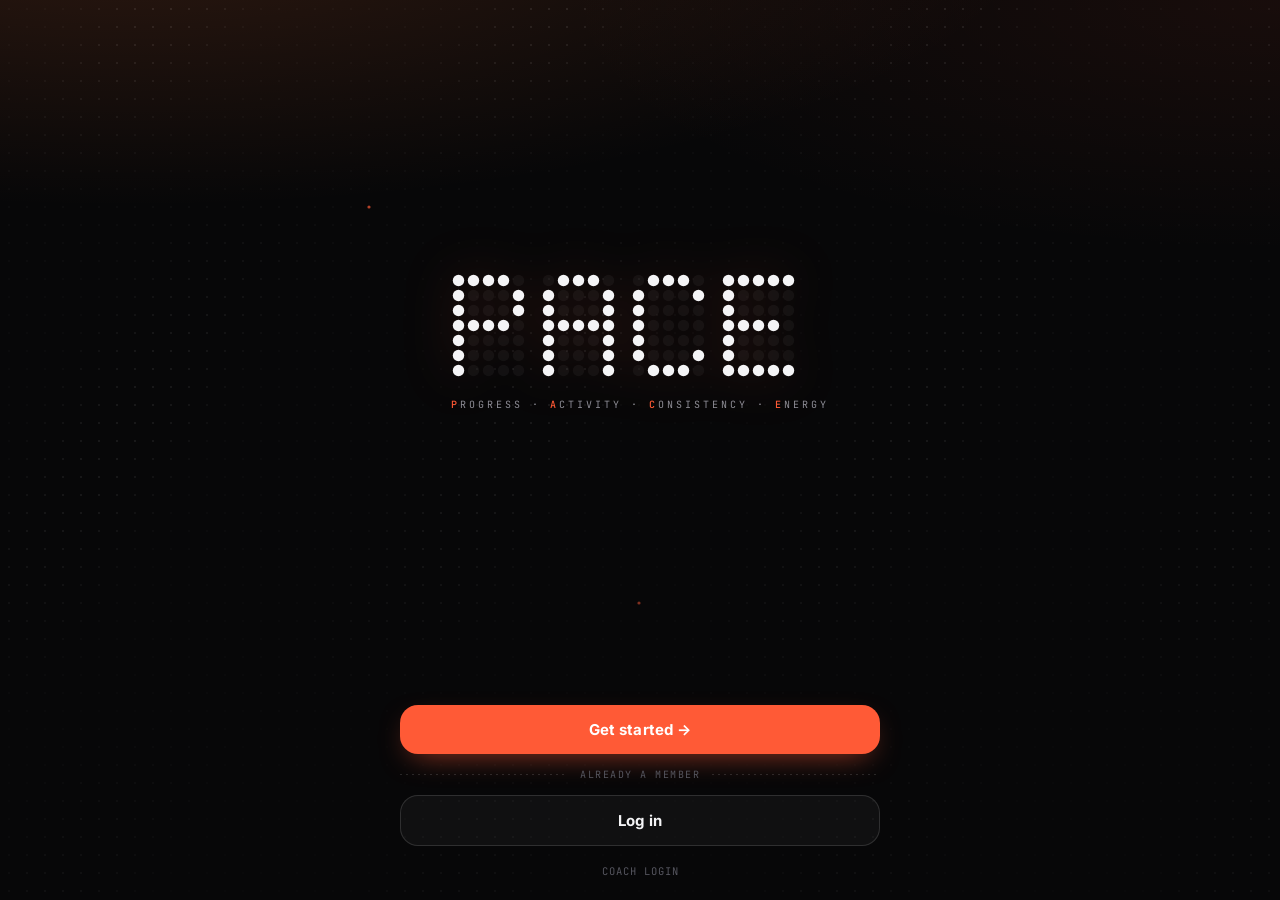
==== commit fd8aab94: "Add files via upload" ====
--- a/index.html
+++ b/index.html
@@ -15,7 +15,7 @@
 <link rel="preconnect" href="https://fonts.googleapis.com">
 <link rel="preconnect" href="https://fonts.gstatic.com" crossorigin>
 <link href="https://fonts.googleapis.com/css2?family=Inter:wght@400;500;600;700;800&family=JetBrains+Mono:wght@400;500;600&display=swap" rel="stylesheet">
-<link rel="stylesheet" href="pace-ui.css?v=3">
+<link rel="stylesheet" href="pace-ui.css?v=4">
 <style>
 .screen{display:none;min-height:var(--app-h,100vh);flex-direction:column;
   padding:calc(var(--safe-top) + 18px) 20px calc(var(--safe-bot) + 22px);max-width:520px;margin:0 auto;}
@@ -237,7 +237,7 @@
 
 </div>
 
-<script src="pace-ui.js?v=3"></script>
+<script src="pace-ui.js?v=4"></script>
 <script>
 (function () {
   const P = PACE;
--- a/pace-ui.css
+++ b/pace-ui.css
@@ -130,13 +130,13 @@
 /* bottom sheet */
 .sheet-bg{position:fixed;inset:0;z-index:500;background:rgba(0,0,0,.6);opacity:0;pointer-events:none;transition:opacity .25s;}
 .sheet-bg.open{opacity:1;pointer-events:auto;}
-.sheet{position:fixed;left:0;right:0;z-index:501;top:var(--app-h,100%);
+.sheet{position:fixed;left:0;right:0;z-index:501;bottom:0;
   max-height:calc(var(--app-h,100vh) - var(--safe-top) - 40px);overflow-y:auto;overscroll-behavior:contain;
   background:#0E0E11;border:1px solid var(--border2);border-bottom:none;border-radius:26px 26px 0 0;
-  padding:10px 18px calc(var(--safe-bot) + 22px);transform:translateY(0);transition:transform .35s cubic-bezier(.16,1,.3,1);
+  padding:10px 18px calc(var(--safe-bot) + 22px);transform:translateY(105%);transition:transform .35s cubic-bezier(.16,1,.3,1);
   max-width:640px;margin:0 auto;scrollbar-width:none;}
 .sheet::-webkit-scrollbar{display:none;}
-.sheet.open{transform:translateY(-100%);}
+.sheet.open{transform:translateY(0);}
 .sheet-grab{width:40px;height:5px;border-radius:3px;background:rgba(255,255,255,.18);margin:0 auto 14px;}
 .sheet-title{font-size:21px;font-weight:800;letter-spacing:-.4px;margin-bottom:4px;}
 .sheet-sub{font-size:13px;color:var(--text2);margin-bottom:18px;line-height:1.5;}
@@ -159,7 +159,7 @@
 /* capsule dock (shared by athlete + trainer phone layouts) */
 .dock{position:fixed;z-index:100;left:12px;right:12px;max-width:520px;margin:0 auto;
   --dock-h:62px;height:var(--dock-h);
-  top:calc(var(--app-h,100vh) - var(--dock-h) - max(10px, calc(var(--safe-bot) - 12px)));
+  bottom:max(10px, calc(var(--safe-bot) - 12px));
   display:flex;align-items:center;justify-content:space-around;padding:0 6px;
   background:linear-gradient(180deg,#141418,#0C0C0F);
   border:1px solid var(--border2);border-radius:24px;
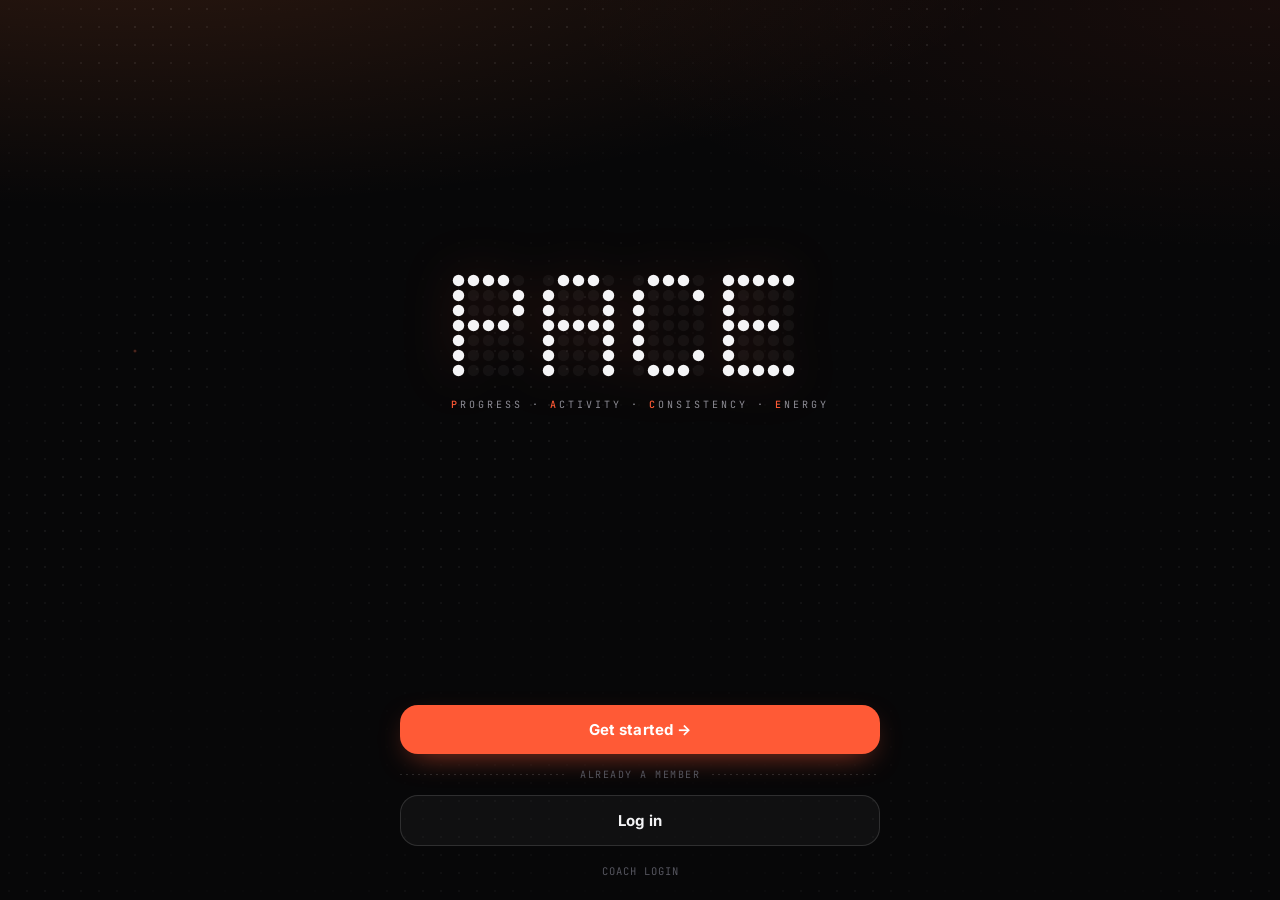
==== commit 20edb496: "Add files via upload" ====
--- a/index.html
+++ b/index.html
@@ -15,7 +15,7 @@
 <link rel="preconnect" href="https://fonts.googleapis.com">
 <link rel="preconnect" href="https://fonts.gstatic.com" crossorigin>
 <link href="https://fonts.googleapis.com/css2?family=Inter:wght@400;500;600;700;800&family=JetBrains+Mono:wght@400;500;600&display=swap" rel="stylesheet">
-<link rel="stylesheet" href="pace-ui.css?v=4">
+<link rel="stylesheet" href="pace-ui.css?v=5">
 <style>
 .screen{display:none;min-height:var(--app-h,100vh);flex-direction:column;
   padding:calc(var(--safe-top) + 18px) 20px calc(var(--safe-bot) + 22px);max-width:520px;margin:0 auto;}
@@ -237,7 +237,7 @@
 
 </div>
 
-<script src="pace-ui.js?v=4"></script>
+<script src="pace-ui.js?v=5"></script>
 <script>
 (function () {
   const P = PACE;
@@ -246,8 +246,8 @@
   // Already logged in?
   try { const s = JSON.parse(localStorage.getItem('pace2_session') || 'null'); if (s && s.id) { location.replace('app.html'); return; } } catch (e) {}
 
-  P.setMx('splash-logo', 'PACE', Math.min(15, (Math.min(window.innerWidth, 520) - 60) / 23));
-  P.setMx('login-logo', 'PACE', 9);
+  P.setMx('splash-logo', 'PACE', Math.min(15, (Math.min(window.innerWidth, 520) - 60) / 23), { intro: true });
+  P.setMx('login-logo', 'PACE', 9, { intro: true });
   P.setMx('amount-dots', '999', 7);
   document.querySelectorAll('.prog').forEach(p => p.innerHTML = Array.from({ length: 7 }, (_, i) => `<i class="${i < +p.dataset.n ? 'on' : ''}"></i>`).join(''));
   const today = P.localISO(new Date());
--- a/pace-ui.css
+++ b/pace-ui.css
@@ -179,3 +179,28 @@
 .dock-item .badge.show{display:flex;}
 
 @media (prefers-reduced-motion:reduce){*,*::before,*::after{animation:none!important;transition:none!important;}}
+
+/* ── MOTION: pulses, ripples, sweeps ── */
+.pulse{animation:mxPulse .8s cubic-bezier(.2,.8,.2,1);transform-origin:left bottom;}
+@keyframes mxPulse{0%{transform:scale(1);filter:none}22%{transform:scale(1.08);filter:drop-shadow(0 0 10px currentColor) brightness(1.35)}100%{transform:scale(1);filter:none}}
+.glow{animation:cardGlow 1s ease-out;}
+@keyframes cardGlow{0%{box-shadow:inset 0 1px 0 rgba(255,255,255,.04)}25%{box-shadow:0 0 0 1px var(--acc-line),0 0 34px -6px rgba(255,90,54,.55);border-color:var(--acc-line)}100%{box-shadow:inset 0 1px 0 rgba(255,255,255,.04)}}
+.check{position:relative;}
+.check.pop{animation:chkPop .45s cubic-bezier(.2,1.6,.4,1);}
+.check.pop::after{content:'';position:absolute;inset:-2px;border-radius:50%;border:2px solid var(--ring,var(--acc));animation:ring .65s ease-out forwards;pointer-events:none;}
+@keyframes chkPop{0%{transform:scale(.7)}60%{transform:scale(1.18)}100%{transform:scale(1)}}
+@keyframes ring{from{transform:scale(1);opacity:.9}to{transform:scale(2.3);opacity:0}}
+.sweep i.on{animation:dotIn .45s cubic-bezier(.2,1.4,.4,1) both;animation-delay:calc(var(--k,0) * 28ms);}
+@keyframes dotIn{from{opacity:0;transform:scale(.2)}to{opacity:1;transform:scale(1)}}
+.pips i.pop{animation:dotPop .6s cubic-bezier(.2,1.6,.4,1);}
+@keyframes dotPop{0%{transform:scale(.3)}50%{transform:scale(1.7)}100%{transform:scale(1)}}
+.mx.intro g:nth-child(2) circle{transform-box:fill-box;transform-origin:center;animation:dotIn .4s cubic-bezier(.2,1.4,.4,1) both;animation-delay:calc(var(--k,0) * 18ms);}
+.float-txt{position:fixed;z-index:9998;pointer-events:none;transform:translate(-50%,0);font-family:var(--mono);font-size:15px;font-weight:600;
+  text-shadow:0 0 12px currentColor;animation:floatUp 1.1s cubic-bezier(.2,.8,.2,1) forwards;}
+@keyframes floatUp{0%{opacity:0;transform:translate(-50%,10px) scale(.8)}20%{opacity:1;transform:translate(-50%,0) scale(1.05)}100%{opacity:0;transform:translate(-50%,-46px)}}
+.breathe{animation:breathe 2.2s ease-in-out infinite;}
+@keyframes breathe{0%,100%{opacity:1;box-shadow:0 0 10px currentColor}50%{opacity:.45;box-shadow:0 0 2px currentColor}}
+.seg i.edge{animation:blink 1.6s ease-in-out infinite;}
+.dock-item.active .dd{animation:blink 2.4s ease-in-out infinite;}
+.sheet.open > *{animation:rise .45s cubic-bezier(.16,1,.3,1) both;animation-delay:calc(var(--i,0) * 35ms);}
+.badge.pop{animation:chkPop .5s cubic-bezier(.2,1.6,.4,1);}
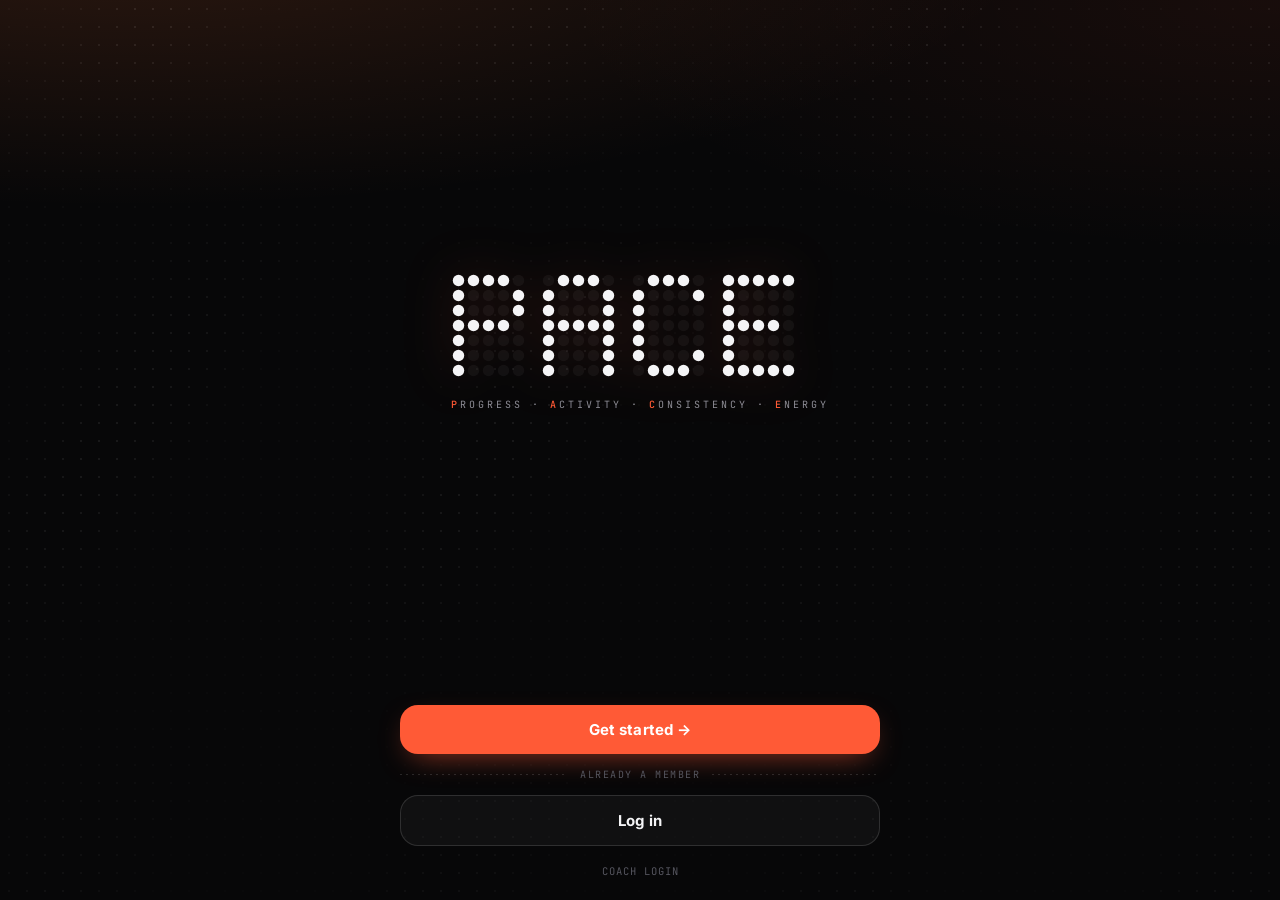
==== commit 27b5cc88: "Add files via upload" ====
--- a/index.html
+++ b/index.html
@@ -15,7 +15,7 @@
 <link rel="preconnect" href="https://fonts.googleapis.com">
 <link rel="preconnect" href="https://fonts.gstatic.com" crossorigin>
 <link href="https://fonts.googleapis.com/css2?family=Inter:wght@400;500;600;700;800&family=JetBrains+Mono:wght@400;500;600&display=swap" rel="stylesheet">
-<link rel="stylesheet" href="pace-ui.css?v=5">
+<link rel="stylesheet" href="pace-ui.css?v=6">
 <style>
 .screen{display:none;min-height:var(--app-h,100vh);flex-direction:column;
   padding:calc(var(--safe-top) + 18px) 20px calc(var(--safe-bot) + 22px);max-width:520px;margin:0 auto;}
@@ -237,7 +237,7 @@
 
 </div>
 
-<script src="pace-ui.js?v=5"></script>
+<script src="pace-ui.js?v=6"></script>
 <script>
 (function () {
   const P = PACE;
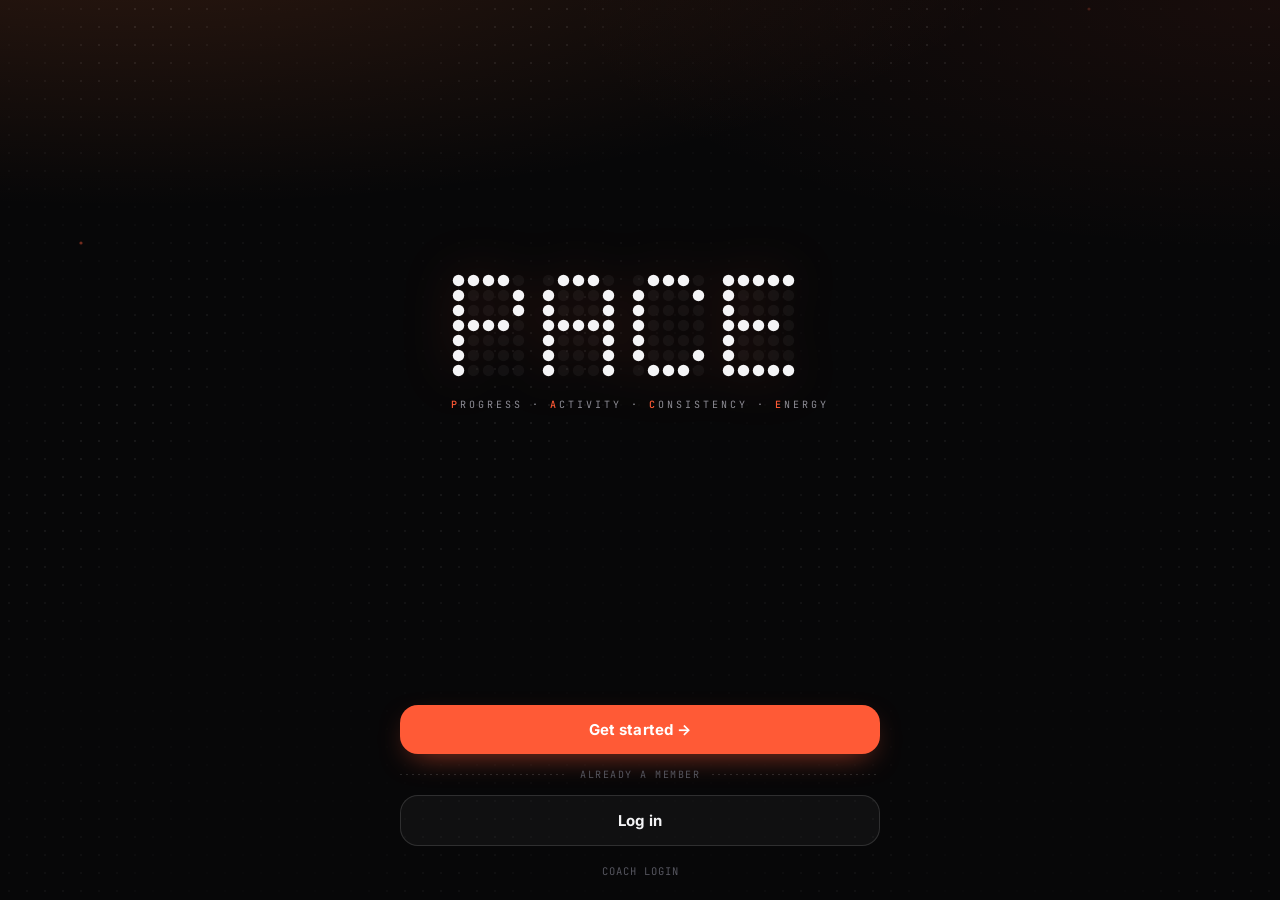
==== commit f3fedda6: "Add files via upload" ====
--- a/index.html
+++ b/index.html
@@ -15,7 +15,7 @@
 <link rel="preconnect" href="https://fonts.googleapis.com">
 <link rel="preconnect" href="https://fonts.gstatic.com" crossorigin>
 <link href="https://fonts.googleapis.com/css2?family=Inter:wght@400;500;600;700;800&family=JetBrains+Mono:wght@400;500;600&display=swap" rel="stylesheet">
-<link rel="stylesheet" href="pace-ui.css?v=6">
+<link rel="stylesheet" href="pace-ui.css?v=7">
 <style>
 .screen{display:none;min-height:var(--app-h,100vh);flex-direction:column;
   padding:calc(var(--safe-top) + 18px) 20px calc(var(--safe-bot) + 22px);max-width:520px;margin:0 auto;}
@@ -237,7 +237,7 @@
 
 </div>
 
-<script src="pace-ui.js?v=6"></script>
+<script src="pace-ui.js?v=7"></script>
 <script>
 (function () {
   const P = PACE;
